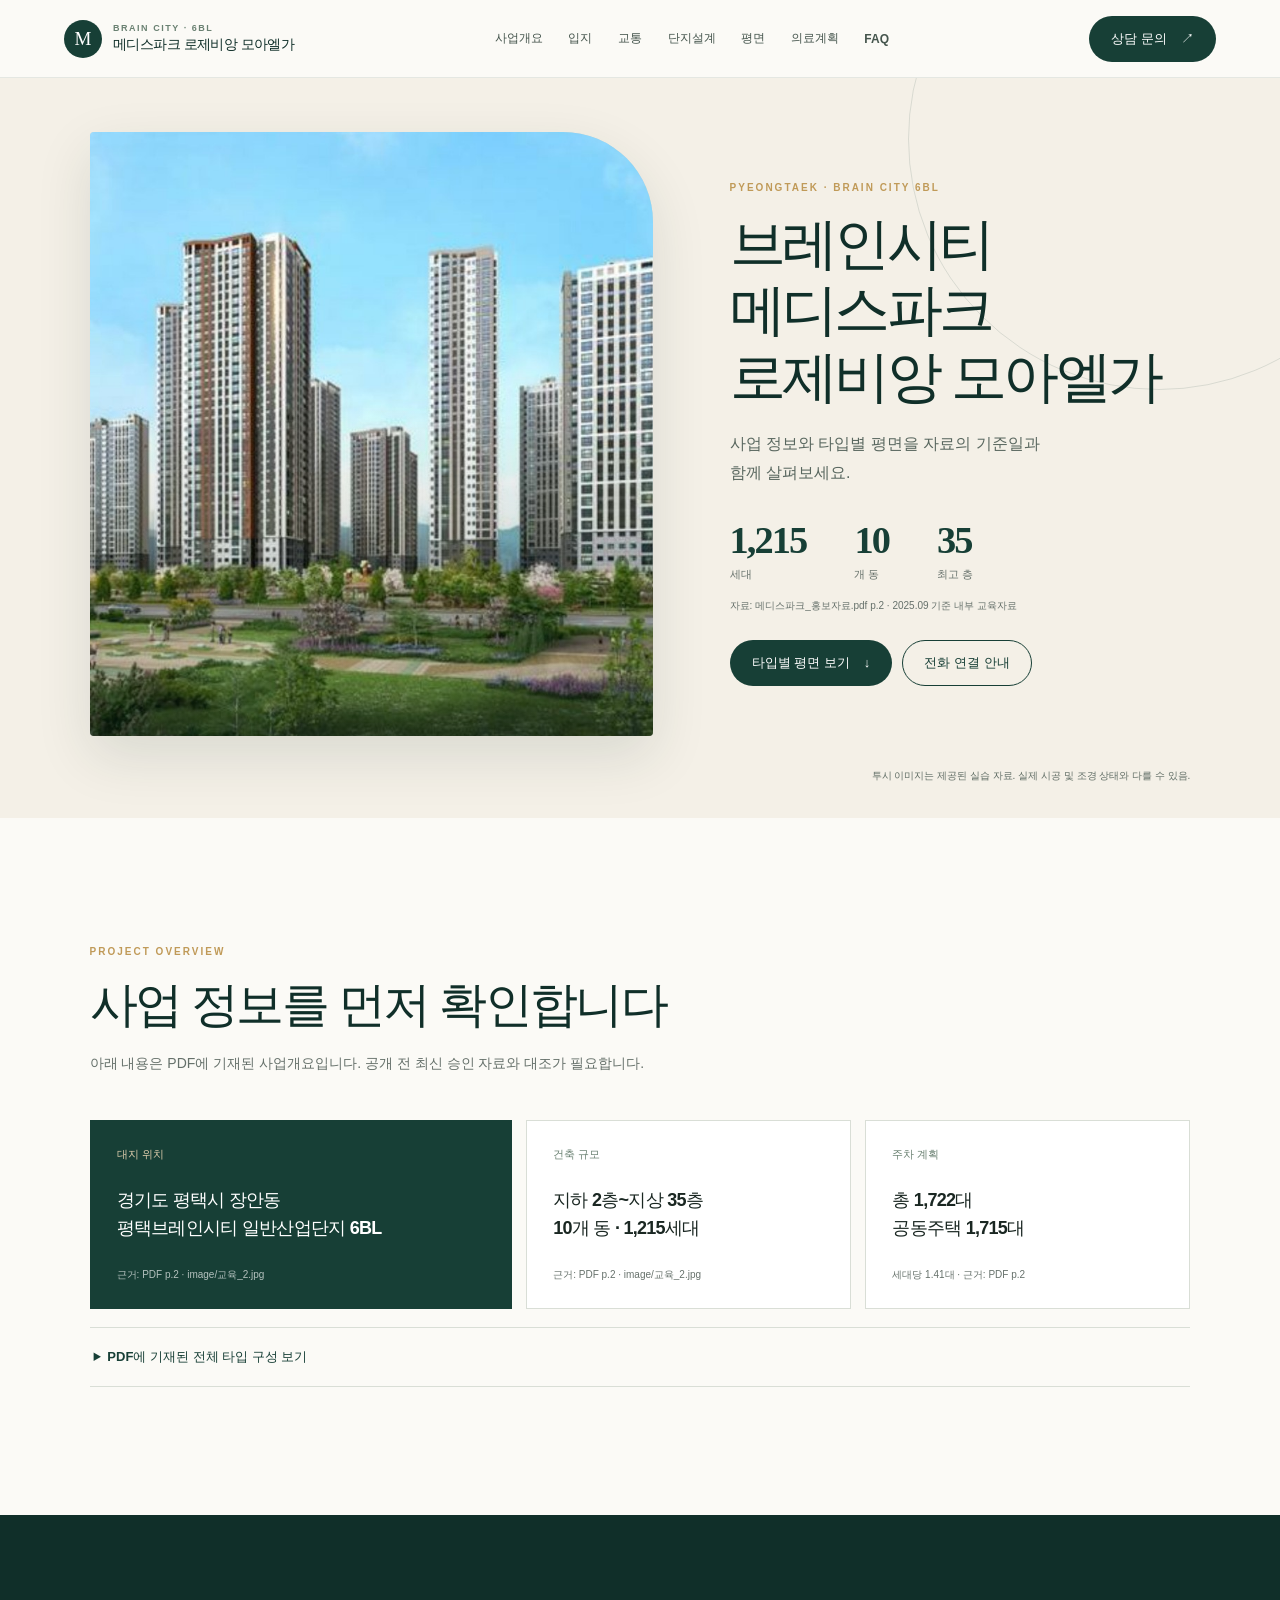
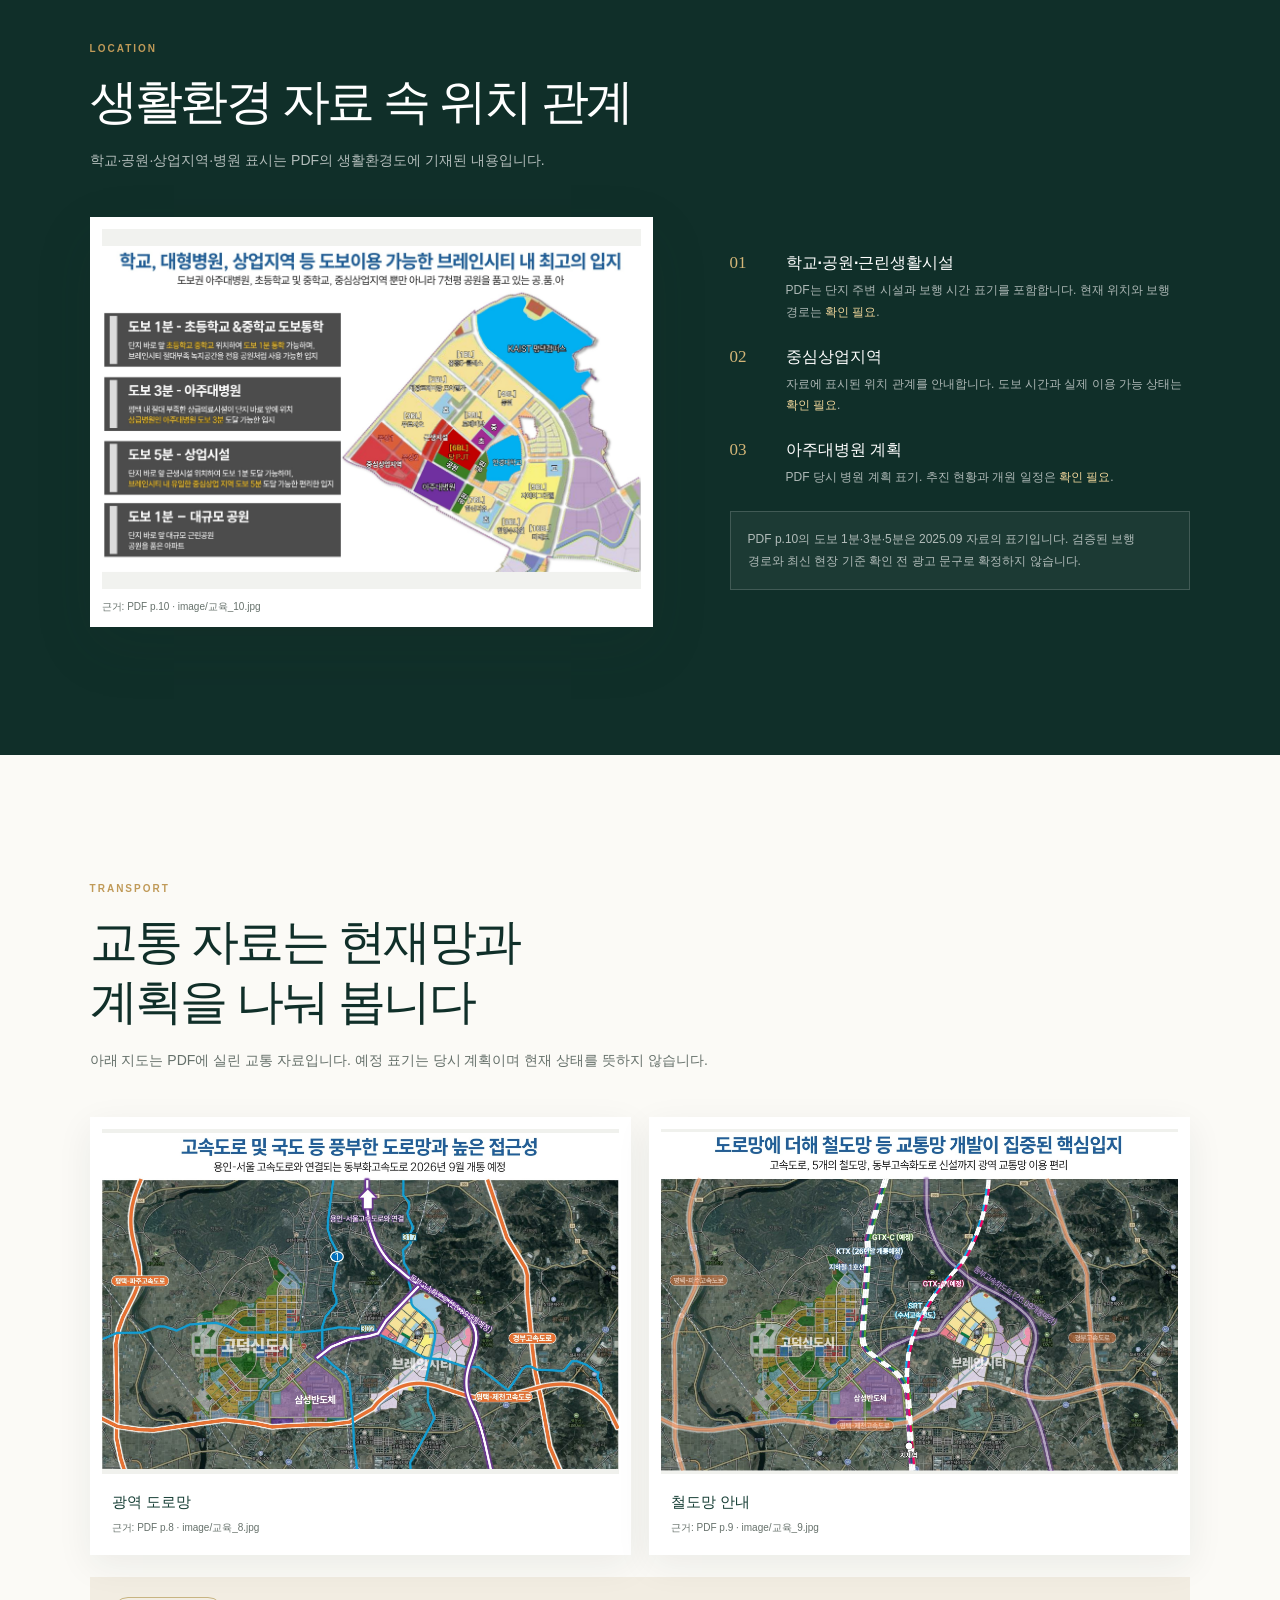
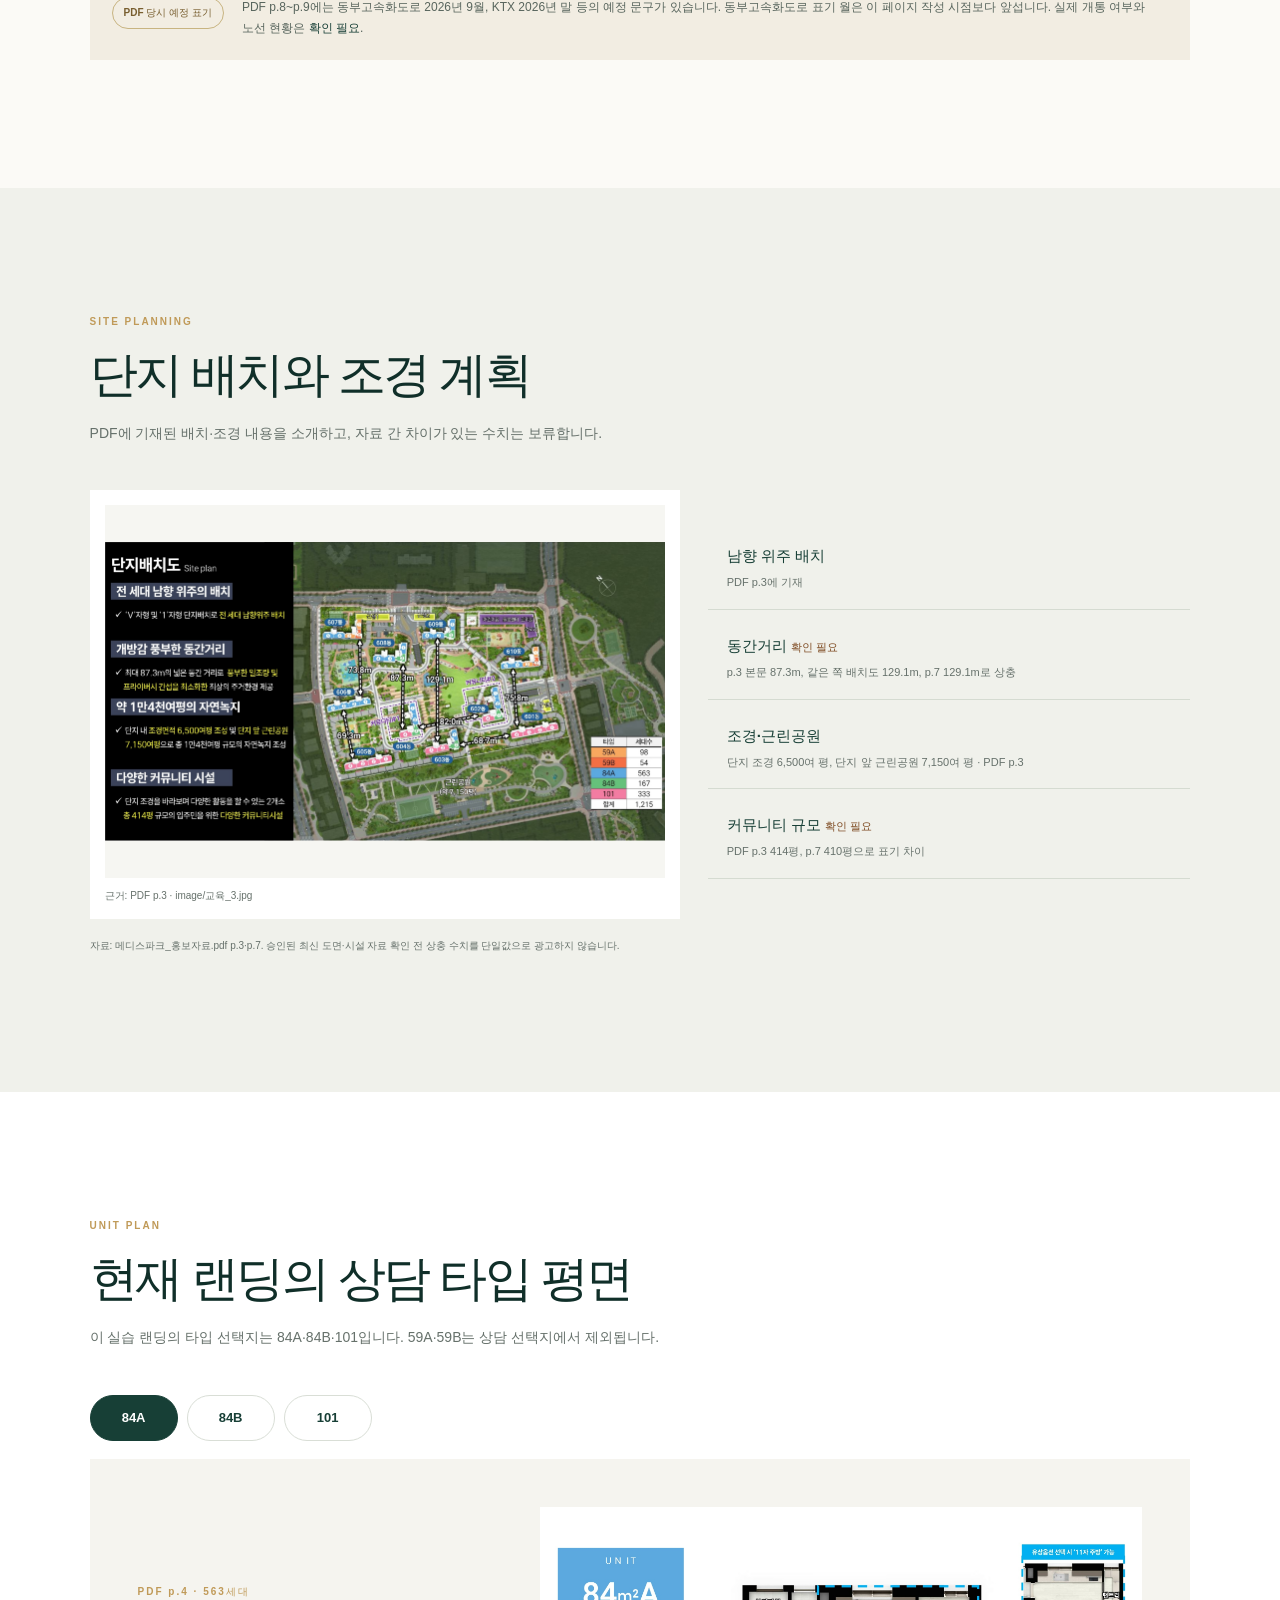
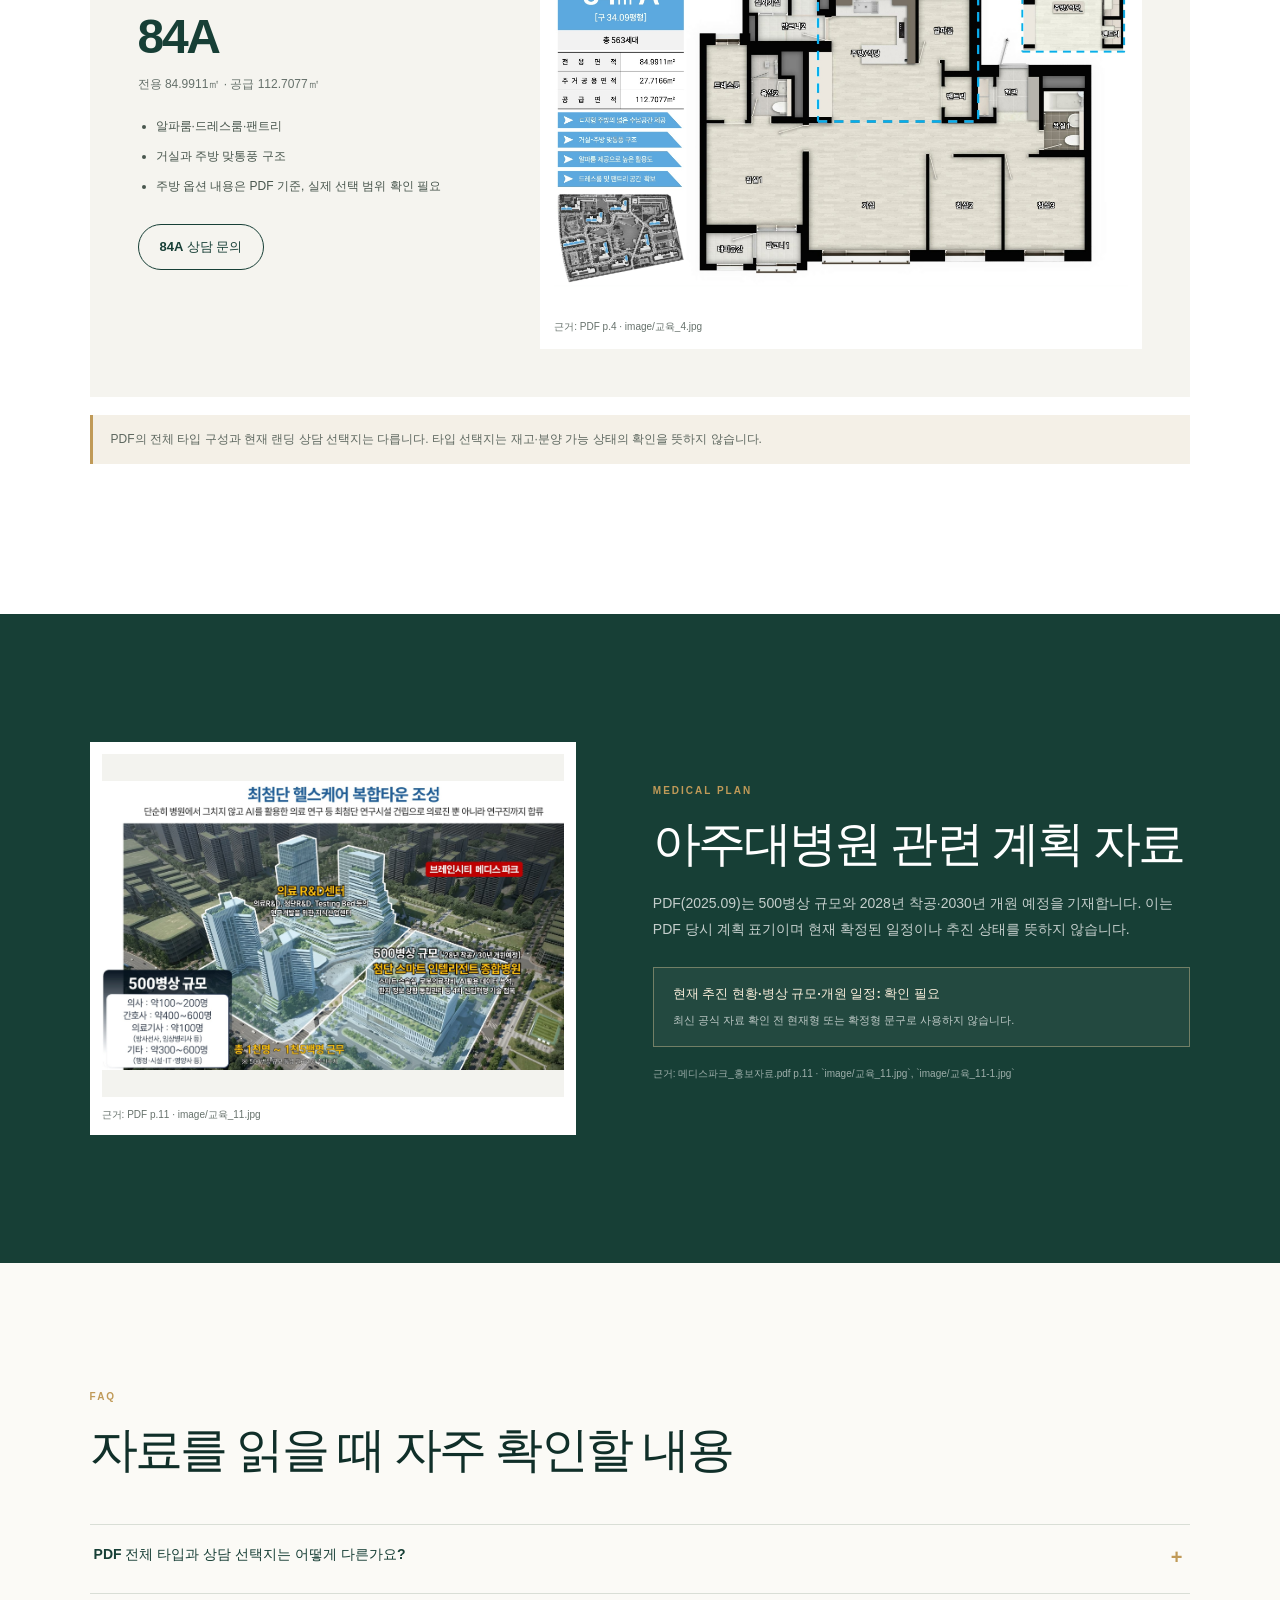
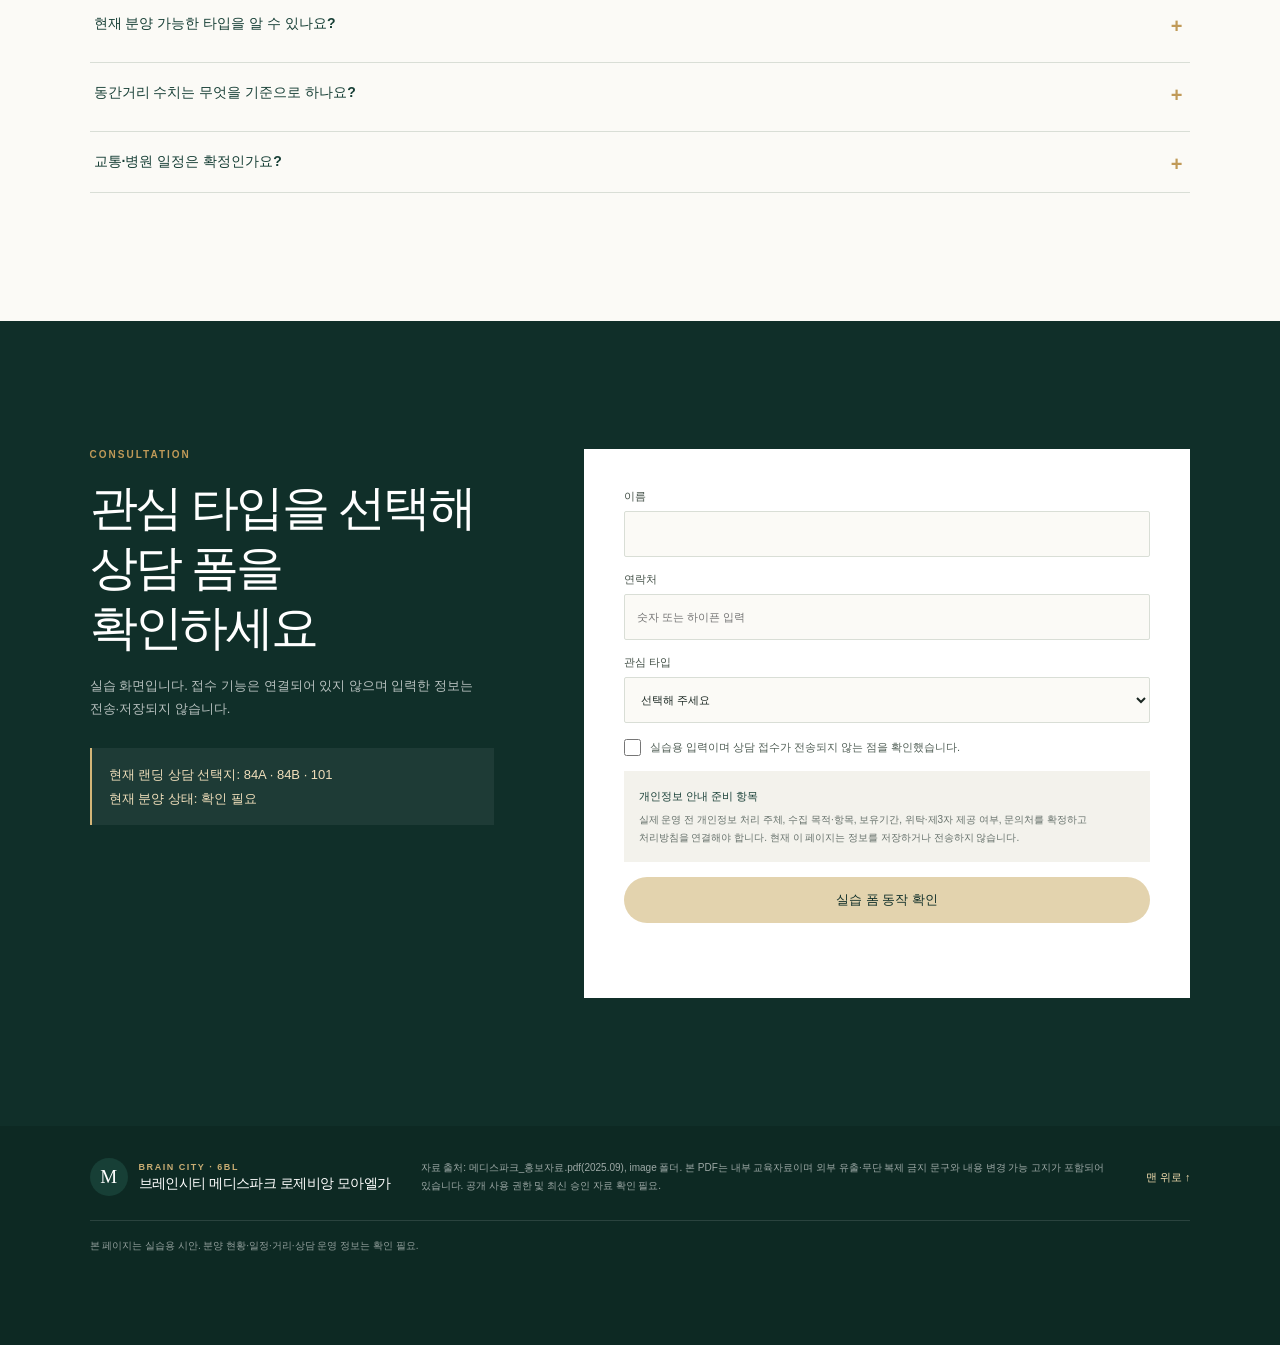
==== practice-site-20261005/index.html @ 7e446e23 "Add Medispark practice landing page" ====
<!doctype html>
<html lang="ko">
<head>
  <meta charset="utf-8">
  <meta name="viewport" content="width=device-width, initial-scale=1">
  <meta name="theme-color" content="#173f36">
  <meta name="description" content="브레인시티 메디스파크 로제비앙 모아엘가의 사업개요, 입지자료, 타입별 평면을 확인하는 실습용 랜딩페이지">
  <meta name="robots" content="index,follow">
  <!-- Existing Naver verification value from the current account-level landing; registration status requires Search Advisor confirmation. -->
  <meta name="naver-site-verification" content="be82e8ffae81f336536357b17576e45734e21291">
  <link rel="canonical" href="https://jennylee3769-cmyk.github.io/medispark-landing-page/practice-site-20261005/">
  <meta property="og:title" content="브레인시티 메디스파크 로제비앙 모아엘가">
  <meta property="og:description" content="PDF 기준과 현재 확인이 필요한 정보를 구분해 사업개요와 타입별 평면을 소개합니다.">
  <meta property="og:type" content="website">
  <meta property="og:url" content="https://jennylee3769-cmyk.github.io/medispark-landing-page/practice-site-20261005/">
  <meta property="og:image" content="https://jennylee3769-cmyk.github.io/medispark-landing-page/practice-site-20261005/image/hero_render.jpg">
  <meta property="og:image:type" content="image/jpeg">
  <meta property="og:image:alt" content="브레인시티 메디스파크 로제비앙 모아엘가 단지 투시 이미지">
  <meta name="twitter:card" content="summary_large_image">
  <meta name="twitter:title" content="브레인시티 메디스파크 로제비앙 모아엘가">
  <meta name="twitter:description" content="PDF 기준과 현재 확인이 필요한 정보를 구분해 사업개요와 타입별 평면을 소개합니다.">
  <meta name="twitter:image" content="https://jennylee3769-cmyk.github.io/medispark-landing-page/practice-site-20261005/image/hero_render.jpg">
  <title>브레인시티 메디스파크 로제비앙 모아엘가</title>
  <link rel="stylesheet" href="style.css">
  <link rel="icon" href="favicon.svg" type="image/svg+xml">
  <script src="script.js" defer></script>
</head>
<body>
  <a class="skip-link" href="#main">본문 바로가기</a>
  <header class="site-header" id="top">
    <a class="brand" href="#top" aria-label="브레인시티 메디스파크 로제비앙 모아엘가 처음으로">
      <span class="brand-mark" aria-hidden="true">M</span>
      <span><small>BRAIN CITY · 6BL</small><strong>메디스파크 로제비앙 모아엘가</strong></span>
    </a>
    <nav class="main-nav" id="main-navigation" aria-label="주요 메뉴">
      <a href="#overview">사업개요</a>
      <a href="#location">입지</a>
      <a href="#transport">교통</a>
      <a href="#planning">단지설계</a>
      <a href="#units">평면</a>
      <a href="#medical">의료계획</a>
      <a href="#faq">FAQ</a>
    </nav>
    <button class="menu-toggle" type="button" aria-expanded="false" aria-controls="main-navigation">메뉴</button>
    <a class="header-cta" href="#consult">상담 문의 <span aria-hidden="true">↗</span></a>
  </header>

  <main id="main">
    <section class="hero section-wrap" aria-labelledby="hero-title">
      <div class="hero-image"><img src="image/hero_render.jpg" alt="브레인시티 메디스파크 로제비앙 모아엘가 단지 투시 이미지"></div>
      <div class="hero-copy">
        <p class="eyebrow">PYEONGTAEK · BRAIN CITY 6BL</p>
        <h1 id="hero-title">브레인시티 메디스파크<br>로제비앙 모아엘가</h1>
        <p class="hero-lead">사업 정보와 타입별 평면을 자료의 기준일과 함께 살펴보세요.</p>
        <div class="hero-facts" aria-label="사업 개요 요약">
          <div><strong>1,215</strong><span>세대</span></div>
          <div><strong>10</strong><span>개 동</span></div>
          <div><strong>35</strong><span>최고 층</span></div>
        </div>
        <p class="source-note">자료: 메디스파크_홍보자료.pdf p.2 · 2025.09 기준 내부 교육자료</p>
        <div class="hero-actions">
          <a class="button button-dark" href="#units">타입별 평면 보기 <span aria-hidden="true">↓</span></a>
          <button class="button button-outline" type="button" data-open-call-modal>전화 연결 안내</button>
        </div>
      </div>
      <p class="hero-caption">투시 이미지는 제공된 실습 자료. 실제 시공 및 조경 상태와 다를 수 있음.</p>
    </section>

    <section class="overview section-wrap" id="overview" aria-labelledby="overview-title">
      <div class="section-heading">
        <p class="eyebrow">PROJECT OVERVIEW</p>
        <h2 id="overview-title">사업 정보를 먼저 확인합니다</h2>
        <p>아래 내용은 PDF에 기재된 사업개요입니다. 공개 전 최신 승인 자료와 대조가 필요합니다.</p>
      </div>
      <div class="overview-grid">
        <article class="overview-card overview-location"><span>대지 위치</span><strong>경기도 평택시 장안동<br>평택브레인시티 일반산업단지 6BL</strong><small>근거: PDF p.2 · image/교육_2.jpg</small></article>
        <article class="overview-card"><span>건축 규모</span><strong>지하 2층~지상 35층<br>10개 동 · 1,215세대</strong><small>근거: PDF p.2 · image/교육_2.jpg</small></article>
        <article class="overview-card"><span>주차 계획</span><strong>총 1,722대<br>공동주택 1,715대</strong><small>세대당 1.41대 · 근거: PDF p.2</small></article>
      </div>
      <details class="all-types">
        <summary>PDF에 기재된 전체 타입 구성 보기</summary>
        <div class="table-scroll">
          <table>
            <caption>PDF p.2·p.3의 전체 타입별 세대수</caption>
            <thead><tr><th scope="col">타입</th><th scope="col">세대수</th><th scope="col">현재 랜딩 상담 선택지</th></tr></thead>
            <tbody>
              <tr><th scope="row">59A</th><td>98</td><td>제외</td></tr>
              <tr><th scope="row">59B</th><td>54</td><td>제외</td></tr>
              <tr><th scope="row">84A</th><td>563</td><td>포함</td></tr>
              <tr><th scope="row">84B</th><td>167</td><td>포함</td></tr>
              <tr><th scope="row">101</th><td>333</td><td>포함</td></tr>
              <tr class="table-total"><th scope="row">전체</th><td>1,215</td><td>PDF 전체 구성</td></tr>
            </tbody>
          </table>
        </div>
        <p class="notice-inline">상담 선택지 포함 여부는 실습 랜딩의 입력 항목을 뜻합니다. 현재 분양 가능 또는 잔여 세대를 의미하지 않습니다. 분양 상태: <strong>확인 필요</strong>.</p>
      </details>
    </section>

    <section class="location section-wrap" id="location" aria-labelledby="location-title">
      <div class="section-heading section-heading-light">
        <p class="eyebrow">LOCATION</p>
        <h2 id="location-title">생활환경 자료 속 위치 관계</h2>
        <p>학교·공원·상업지역·병원 표시는 PDF의 생활환경도에 기재된 내용입니다.</p>
      </div>
      <div class="location-layout">
        <figure class="map-frame"><img src="image/교육_10.jpg" alt="브레인시티 생활 및 교육환경 안내도"><figcaption>근거: PDF p.10 · image/교육_10.jpg</figcaption></figure>
        <div class="location-copy">
          <article><span class="index">01</span><div><h3>학교·공원·근린생활시설</h3><p>PDF는 단지 주변 시설과 보행 시간 표기를 포함합니다. 현재 위치와 보행 경로는 <strong>확인 필요</strong>.</p></div></article>
          <article><span class="index">02</span><div><h3>중심상업지역</h3><p>자료에 표시된 위치 관계를 안내합니다. 도보 시간과 실제 이용 가능 상태는 <strong>확인 필요</strong>.</p></div></article>
          <article><span class="index">03</span><div><h3>아주대병원 계획</h3><p>PDF 당시 병원 계획 표기. 추진 현황과 개원 일정은 <strong>확인 필요</strong>.</p></div></article>
          <p class="notice-dark">PDF p.10의 도보 1분·3분·5분은 2025.09 자료의 표기입니다. 검증된 보행 경로와 최신 현장 기준 확인 전 광고 문구로 확정하지 않습니다.</p>
        </div>
      </div>
    </section>

    <section class="transport section-wrap" id="transport" aria-labelledby="transport-title">
      <div class="section-heading">
        <p class="eyebrow">TRANSPORT</p>
        <h2 id="transport-title">교통 자료는 현재망과 계획을 나눠 봅니다</h2>
        <p>아래 지도는 PDF에 실린 교통 자료입니다. 예정 표기는 당시 계획이며 현재 상태를 뜻하지 않습니다.</p>
      </div>
      <div class="transport-grid">
        <figure class="image-card"><img src="image/교육_8.jpg" alt="PDF에 수록된 광역 도로망 계획도"><figcaption><strong>광역 도로망</strong><span>근거: PDF p.8 · image/교육_8.jpg</span></figcaption></figure>
        <figure class="image-card"><img src="image/교육_9.jpg" alt="PDF에 수록된 철도망 안내도"><figcaption><strong>철도망 안내</strong><span>근거: PDF p.9 · image/교육_9.jpg</span></figcaption></figure>
      </div>
      <div class="timeline-note">
        <span class="status-pill">PDF 당시 예정 표기</span>
        <p>PDF p.8~p.9에는 동부고속화도로 2026년 9월, KTX 2026년 말 등의 예정 문구가 있습니다. 동부고속화도로 표기 월은 이 페이지 작성 시점보다 앞섭니다. 실제 개통 여부와 노선 현황은 <strong>확인 필요</strong>.</p>
      </div>
    </section>

    <section class="planning section-wrap" id="planning" aria-labelledby="planning-title">
      <div class="section-heading">
        <p class="eyebrow">SITE PLANNING</p>
        <h2 id="planning-title">단지 배치와 조경 계획</h2>
        <p>PDF에 기재된 배치·조경 내용을 소개하고, 자료 간 차이가 있는 수치는 보류합니다.</p>
      </div>
      <div class="planning-layout">
        <figure class="plan-image"><img src="image/교육_3.jpg" alt="브레인시티 메디스파크 단지 배치도"><figcaption>근거: PDF p.3 · image/교육_3.jpg</figcaption></figure>
        <div class="planning-details">
          <article><strong>남향 위주 배치</strong><span>PDF p.3에 기재</span></article>
          <article><strong>동간거리 <em>확인 필요</em></strong><span>p.3 본문 87.3m, 같은 쪽 배치도 129.1m, p.7 129.1m로 상충</span></article>
          <article><strong>조경·근린공원</strong><span>단지 조경 6,500여 평, 단지 앞 근린공원 7,150여 평 · PDF p.3</span></article>
          <article><strong>커뮤니티 규모 <em>확인 필요</em></strong><span>PDF p.3 414평, p.7 410평으로 표기 차이</span></article>
        </div>
      </div>
      <p class="source-note">자료: 메디스파크_홍보자료.pdf p.3·p.7. 승인된 최신 도면·시설 자료 확인 전 상충 수치를 단일값으로 광고하지 않습니다.</p>
    </section>

    <section class="units section-wrap" id="units" aria-labelledby="units-title">
      <div class="section-heading">
        <p class="eyebrow">UNIT PLAN</p>
        <h2 id="units-title">현재 랜딩의 상담 타입 평면</h2>
        <p>이 실습 랜딩의 타입 선택지는 84A·84B·101입니다. 59A·59B는 상담 선택지에서 제외됩니다.</p>
      </div>
      <div class="unit-tabs" role="tablist" aria-label="상담 선택 타입 평면">
        <button class="unit-tab" id="tab-84a" type="button" role="tab" aria-selected="true" aria-controls="panel-84a" data-unit="84a">84A</button>
        <button class="unit-tab" id="tab-84b" type="button" role="tab" aria-selected="false" aria-controls="panel-84b" data-unit="84b" tabindex="-1">84B</button>
        <button class="unit-tab" id="tab-101" type="button" role="tab" aria-selected="false" aria-controls="panel-101" data-unit="101" tabindex="-1">101</button>
      </div>
      <div class="unit-panels">
        <article class="unit-panel" id="panel-84a" role="tabpanel" aria-labelledby="tab-84a" data-panel="84a">
          <div class="unit-copy"><p class="eyebrow">PDF p.4 · 563세대</p><h3>84A</h3><p>전용 84.9911㎡ · 공급 112.7077㎡</p><ul><li>알파룸·드레스룸·팬트리</li><li>거실과 주방 맞통풍 구조</li><li>주방 옵션 내용은 PDF 기준, 실제 선택 범위 확인 필요</li></ul><a class="button button-outline" href="#consult" data-interest="84A">84A 상담 문의</a></div>
          <figure><img src="image/교육_4.jpg" alt="84A 타입 평면도"><figcaption>근거: PDF p.4 · image/교육_4.jpg</figcaption></figure>
        </article>
        <article class="unit-panel" id="panel-84b" role="tabpanel" aria-labelledby="tab-84b" data-panel="84b" hidden>
          <div class="unit-copy"><p class="eyebrow">PDF p.5 · 167세대</p><h3>84B</h3><p>전용 84.9817㎡ · 공급 112.9248㎡</p><ul><li>ㄱ자형 주방</li><li>거실 및 침실 1·2·3 남향 위주 배치</li><li>드레스룸·팬트리 구성</li></ul><a class="button button-outline" href="#consult" data-interest="84B">84B 상담 문의</a></div>
          <figure><img src="image/교육_5.jpg" alt="84B 타입 평면도"><figcaption>근거: PDF p.5 · image/교육_5.jpg</figcaption></figure>
        </article>
        <article class="unit-panel" id="panel-101" role="tabpanel" aria-labelledby="tab-101" data-panel="101" hidden>
          <div class="unit-copy"><p class="eyebrow">PDF p.6 · 333세대</p><h3>101</h3><p>전용 101.9898㎡ · 공급 134.4866㎡</p><ul><li>알파룸·드레스룸·팬트리</li><li>거실과 주방 맞통풍 구조</li><li>T자 주방은 유상 옵션 선택 시 가능으로 기재</li></ul><a class="button button-outline" href="#consult" data-interest="101">101 상담 문의</a></div>
          <figure><img src="image/교육_6.jpg" alt="101 타입 평면도"><figcaption>근거: PDF p.6 · image/교육_6.jpg</figcaption></figure>
        </article>
      </div>
      <p class="notice-inline">PDF의 전체 타입 구성과 현재 랜딩 상담 선택지는 다릅니다. 타입 선택지는 재고·분양 가능 상태의 확인을 뜻하지 않습니다.</p>
    </section>

    <section class="medical section-wrap" id="medical" aria-labelledby="medical-title">
      <div class="medical-layout">
        <figure><img src="image/교육_11.jpg" alt="PDF에 수록된 아주대병원 및 의료 R&D 계획 이미지"><figcaption>근거: PDF p.11 · image/교육_11.jpg</figcaption></figure>
        <div>
          <p class="eyebrow">MEDICAL PLAN</p>
          <h2 id="medical-title">아주대병원 관련 계획 자료</h2>
          <p>PDF(2025.09)는 500병상 규모와 2028년 착공·2030년 개원 예정을 기재합니다. 이는 PDF 당시 계획 표기이며 현재 확정된 일정이나 추진 상태를 뜻하지 않습니다.</p>
          <div class="notice-amber"><strong>현재 추진 현황·병상 규모·개원 일정: 확인 필요</strong><span>최신 공식 자료 확인 전 현재형 또는 확정형 문구로 사용하지 않습니다.</span></div>
          <p class="source-note">근거: 메디스파크_홍보자료.pdf p.11 · `image/교육_11.jpg`, `image/교육_11-1.jpg`</p>
        </div>
      </div>
    </section>

    <section class="faq section-wrap" id="faq" aria-labelledby="faq-title">
      <div class="section-heading"><p class="eyebrow">FAQ</p><h2 id="faq-title">자료를 읽을 때 자주 확인할 내용</h2></div>
      <div class="faq-list">
        <details><summary>PDF 전체 타입과 상담 선택지는 어떻게 다른가요?</summary><p>PDF p.2·p.3의 전체 구성은 59A·59B·84A·84B·101입니다. 이 실습 랜딩의 상담 선택지는 84A·84B·101이며, 59A·59B는 선택지에서 제외했습니다. 전체 구성 근거: PDF p.2·p.3.</p></details>
        <details><summary>현재 분양 가능한 타입을 알 수 있나요?</summary><p>이 페이지와 2025.09 PDF만으로는 현재 분양 상태나 잔여 세대를 확인할 수 없습니다. 최신 현장 안내 확인 필요.</p></details>
        <details><summary>동간거리 수치는 무엇을 기준으로 하나요?</summary><p>PDF p.3 본문에 87.3m, 같은 쪽 배치도에 129.1m, p.7에 129.1m가 표시되어 있습니다. 산정 기준이 확인될 때까지 하나의 수치로 단정하지 않습니다.</p></details>
        <details><summary>교통·병원 일정은 확정인가요?</summary><p>아닙니다. PDF(2025.09)에 기재된 당시 예정 정보입니다. 현재 추진·개통 현황은 확인 필요.</p></details>
      </div>
    </section>

    <section class="consult section-wrap" id="consult" aria-labelledby="consult-title">
      <div class="consult-intro">
        <p class="eyebrow">CONSULTATION</p>
        <h2 id="consult-title">관심 타입을 선택해<br>상담 폼을 확인하세요</h2>
        <p>실습 화면입니다. 접수 기능은 연결되어 있지 않으며 입력한 정보는 전송·저장되지 않습니다.</p>
        <p class="availability-note">현재 랜딩 상담 선택지: 84A · 84B · 101<br>현재 분양 상태: 확인 필요</p>
      </div>
      <form class="consult-form" id="consult-form">
        <label>이름 <input name="name" type="text" autocomplete="name" required></label>
        <label>연락처 <input name="phone" type="tel" inputmode="tel" autocomplete="tel" placeholder="숫자 또는 하이픈 입력" required></label>
        <label>관심 타입
          <select name="interest" required>
            <option value="">선택해 주세요</option>
            <option value="84A">84A</option>
            <option value="84B">84B</option>
            <option value="101">101</option>
          </select>
        </label>
        <label class="check-label"><input type="checkbox" name="demo-confirm" required><span>실습용 입력이며 상담 접수가 전송되지 않는 점을 확인했습니다.</span></label>
        <div class="privacy-draft"><strong>개인정보 안내 준비 항목</strong><p>실제 운영 전 개인정보 처리 주체, 수집 목적·항목, 보유기간, 위탁·제3자 제공 여부, 문의처를 확정하고 처리방침을 연결해야 합니다. 현재 이 페이지는 정보를 저장하거나 전송하지 않습니다.</p></div>
        <button class="button button-light" type="submit">실습 폼 동작 확인</button>
        <p class="form-status" id="form-status" role="status" aria-live="polite"></p>
      </form>
    </section>
  </main>

  <div class="phone-dialog" id="phone-dialog" role="dialog" aria-modal="true" aria-labelledby="phone-dialog-title" aria-hidden="true">
    <button class="dialog-backdrop" type="button" data-close-call-modal aria-label="전화 안내 닫기"></button>
    <section class="dialog-panel">
      <button class="dialog-close" type="button" data-close-call-modal aria-label="닫기">×</button>
      <p class="eyebrow">PHONE CONSULTATION</p>
      <h2 id="phone-dialog-title">상담 전화번호 확인 필요</h2>
      <p>기존 자료의 전화번호가 현재 운영 중인지 확인되지 않았습니다. 확인된 번호를 반영하기 전까지 전화 연결은 제공하지 않습니다.</p>
      <button class="button button-disabled" type="button" disabled>운영 번호 확인 후 연결 가능</button>
      <a class="dialog-form-link" href="#consult" data-close-call-modal>상담 폼 보기</a>
    </section>
  </div>

  <footer class="site-footer">
    <div class="footer-inner">
      <a class="brand footer-brand" href="#top"><span class="brand-mark" aria-hidden="true">M</span><span><small>BRAIN CITY · 6BL</small><strong>브레인시티 메디스파크 로제비앙 모아엘가</strong></span></a>
      <p>자료 출처: 메디스파크_홍보자료.pdf(2025.09), image 폴더. 본 PDF는 내부 교육자료이며 외부 유출·무단 복제 금지 문구와 내용 변경 가능 고지가 포함되어 있습니다. 공개 사용 권한 및 최신 승인 자료 확인 필요.</p>
      <a href="#top" class="back-top">맨 위로 ↑</a>
    </div>
    <p class="footer-disclaimer">본 페이지는 실습용 시안. 분양 현황·일정·거리·상담 운영 정보는 확인 필요.</p>
  </footer>

  <div class="mobile-cta" aria-label="모바일 상담 메뉴">
    <a href="#units" class="mobile-cta-secondary">타입 보기</a>
    <a href="#consult" class="mobile-cta-primary">상담 문의 <span aria-hidden="true">↗</span></a>
  </div>
</body>
</html>
---- practice-site-20261005/style.css ----
@charset "UTF-8";

:root {
  color-scheme: light;
  --forest: #173f36;
  --forest-deep: #102f29;
  --moss: #6a8172;
  --sand: #f4f0e7;
  --paper: #fbfaf6;
  --white: #fff;
  --ink: #1a2722;
  --muted: #66716b;
  --line: #d9ded6;
  --gold: #c09a58;
  --alert: #7e4b22;
  --shadow: 0 20px 55px rgba(24, 47, 38, .12);
  font-family: "Pretendard Variable", Pretendard, "Noto Sans KR", "Malgun Gothic", sans-serif;
  font-synthesis: none;
  text-rendering: optimizeLegibility;
}

* { box-sizing: border-box; }
html { scroll-behavior: smooth; scroll-padding-top: 92px; }
body { margin: 0; color: var(--ink); background: var(--paper); word-break: keep-all; overflow-wrap: anywhere; }
body, button, input, select { font: inherit; }
button, a, summary { -webkit-tap-highlight-color: transparent; }
a { color: inherit; text-decoration: none; }
img { display: block; max-width: 100%; }
figure { margin: 0; }
button { color: inherit; }

.skip-link { position: fixed; z-index: 100; top: 8px; left: 8px; padding: 12px 16px; color: #fff; background: var(--forest-deep); transform: translateY(-150%); }
.skip-link:focus { transform: translateY(0); }
.site-header { position: sticky; z-index: 50; top: 0; display: flex; align-items: center; justify-content: space-between; min-height: 78px; padding: 0 clamp(20px, 5vw, 76px); background: rgba(251, 250, 246, .96); border-bottom: 1px solid rgba(23, 63, 54, .1); backdrop-filter: blur(16px); }
.brand { display: inline-flex; flex: 0 0 auto; align-items: center; gap: 11px; }
.brand-mark { display: grid; width: 38px; height: 38px; place-items: center; color: #fff; background: var(--forest); border-radius: 50%; font-family: Georgia, serif; font-size: 19px; }
.brand small, .brand strong { display: block; }
.brand small { margin-bottom: 3px; color: var(--moss); font-size: 9px; font-weight: 800; letter-spacing: .17em; }
.brand strong { color: var(--forest-deep); font-size: 14px; letter-spacing: -.04em; }
.main-nav { display: flex; align-items: center; gap: clamp(14px, 2vw, 28px); margin: 0 20px; }
.main-nav a { padding: 13px 0; color: #45554d; font-size: 12px; font-weight: 700; white-space: nowrap; }
.main-nav a:hover, .main-nav a:focus-visible { color: var(--forest); text-decoration: underline; text-underline-offset: 5px; }
.header-cta, .button { display: inline-flex; min-height: 46px; align-items: center; justify-content: center; gap: 14px; padding: 0 21px; border: 1px solid transparent; border-radius: 999px; font-size: 13px; font-weight: 800; transition: transform .2s ease, background .2s ease; }
.header-cta { flex: 0 0 auto; color: #fff; background: var(--forest); }
.header-cta:hover, .button:hover { transform: translateY(-2px); }
.menu-toggle { display: none; min-width: 44px; min-height: 44px; border: 1px solid var(--line); border-radius: 999px; background: transparent; font-size: 12px; font-weight: 800; }
.section-wrap { padding: clamp(76px, 10vw, 138px) clamp(20px, 7vw, 104px); }
.hero { position: relative; display: grid; min-height: min(740px, calc(100svh - 78px)); grid-template-columns: 1.1fr .9fr; align-items: center; gap: clamp(24px, 6vw, 92px); padding-top: 54px; padding-bottom: 82px; overflow: hidden; background: var(--sand); }
.hero::before { position: absolute; top: -190px; right: -130px; width: 500px; height: 500px; border: 1px solid rgba(23, 63, 54, .12); border-radius: 50%; content: ""; }
.hero-image { position: relative; z-index: 1; align-self: stretch; min-height: 430px; overflow: hidden; border-radius: 4px 90px 4px 4px; background: #d3d8d0; box-shadow: var(--shadow); }
.hero-image::after { position: absolute; inset: 45% 0 0; background: linear-gradient(0deg, rgba(11, 36, 29, .32), transparent); content: ""; }
.hero-image img { width: 100%; height: 100%; min-height: 430px; object-fit: cover; object-position: center; }
.hero-copy { position: relative; z-index: 2; max-width: 580px; padding: 30px 0; }
.eyebrow { margin: 0 0 18px; color: var(--gold); font-size: 10px; font-weight: 900; letter-spacing: .2em; }
h1, h2, h3, p { margin-top: 0; }
h1 { margin-bottom: 20px; color: var(--forest-deep); font-size: clamp(33px, 4.4vw, 60px); font-weight: 800; letter-spacing: -.065em; line-height: 1.18; text-wrap: balance; }
.hero-lead { max-width: 420px; margin-bottom: 30px; color: #59675f; font-size: 16px; line-height: 1.8; text-wrap: pretty; }
.hero-facts { display: flex; gap: clamp(22px, 4vw, 48px); margin: 30px 0 15px; }
.hero-facts div { display: grid; gap: 5px; }
.hero-facts strong { color: var(--forest); font-family: Georgia, serif; font-size: clamp(25px, 3vw, 39px); letter-spacing: -.05em; }
.hero-facts span { color: var(--muted); font-size: 11px; }
.source-note { color: var(--muted); font-size: 10px; line-height: 1.7; }
.hero .source-note { margin-bottom: 26px; }
.hero-actions { display: flex; flex-wrap: wrap; gap: 10px; }
.button-dark { color: #fff; background: var(--forest); }
.button-outline { color: var(--forest); border-color: var(--forest); background: transparent; }
.button-light { width: 100%; color: var(--forest-deep); background: #e3d3ae; }
.hero-caption { position: absolute; right: clamp(20px, 7vw, 104px); bottom: 25px; color: #606d65; font-size: 10px; }
.section-heading { max-width: 720px; margin-bottom: 44px; }
.section-heading h2, .consult h2, .medical h2 { margin-bottom: 16px; color: var(--forest-deep); font-size: clamp(29px, 4vw, 48px); letter-spacing: -.055em; line-height: 1.25; text-wrap: balance; }
.section-heading > p:last-child { margin-bottom: 0; color: var(--muted); font-size: 14px; line-height: 1.8; }
.overview { background: var(--paper); }
.overview-grid { display: grid; grid-template-columns: 1.3fr 1fr 1fr; gap: 14px; }
.overview-card { display: flex; min-height: 185px; flex-direction: column; justify-content: space-between; padding: 26px; border: 1px solid var(--line); background: #fff; }
.overview-location { color: #fff; border-color: var(--forest); background: var(--forest); }
.overview-card > span { color: var(--moss); font-size: 11px; font-weight: 800; }
.overview-location > span { color: #dbcbab; }
.overview-card strong { margin: 25px 0; font-size: 18px; letter-spacing: -.04em; line-height: 1.55; }
.overview-card small { color: var(--muted); font-size: 10px; }
.overview-location small { color: rgba(255,255,255,.68); }
.all-types { margin-top: 18px; border-top: 1px solid var(--line); border-bottom: 1px solid var(--line); }
.all-types summary { padding: 20px 4px; color: var(--forest); cursor: pointer; font-size: 13px; font-weight: 800; }
.table-scroll { overflow-x: auto; }
table { width: 100%; min-width: 450px; border-collapse: collapse; text-align: left; }
caption { padding: 6px 0 12px; color: var(--muted); font-size: 11px; text-align: left; }
th, td { padding: 12px 14px; border-top: 1px solid var(--line); font-size: 12px; }
thead th { color: var(--muted); font-size: 10px; }
.table-total { color: var(--forest); background: #f0f2ec; font-weight: 800; }
.notice-inline { margin: 18px 0 22px; padding: 14px 18px; border-left: 3px solid var(--gold); color: #5d675f; background: #f4f0e7; font-size: 12px; line-height: 1.8; }
.location { color: #fff; background: var(--forest-deep); }
.section-heading-light h2 { color: #fff; }
.section-heading-light > p:last-child { color: rgba(255,255,255,.68); }
.location-layout { display: grid; grid-template-columns: minmax(0, 1.1fr) minmax(270px, .9fr); gap: clamp(30px, 6vw, 82px); align-items: center; }
.map-frame { padding: 12px; color: var(--ink); background: #fff; box-shadow: var(--shadow); }
.map-frame img { width: 100%; aspect-ratio: 1.5 / 1; object-fit: contain; background: #f1f2ef; }
figcaption { padding-top: 10px; color: var(--muted); font-size: 10px; line-height: 1.6; }
.location-copy { display: grid; gap: 23px; }
.location-copy article { display: grid; grid-template-columns: 42px 1fr; gap: 14px; }
.index { color: #d4b678; font-family: Georgia, serif; font-size: 17px; }
.location-copy h3 { margin-bottom: 6px; font-size: 16px; }
.location-copy p { margin-bottom: 0; color: rgba(255,255,255,.66); font-size: 12px; line-height: 1.8; }
.location-copy strong { color: #f0d69b; }
.notice-dark { padding: 17px; border: 1px solid rgba(255,255,255,.16); background: rgba(255,255,255,.05); }
.transport-grid { display: grid; grid-template-columns: repeat(2, minmax(0, 1fr)); gap: 18px; }
.image-card { padding: 12px; background: #fff; box-shadow: 0 10px 34px rgba(24,47,38,.07); }
.image-card img { width: 100%; aspect-ratio: 1.5 / 1; object-fit: contain; background: #f0f1ed; }
.image-card figcaption { display: grid; gap: 6px; padding: 16px 10px 7px; }
.image-card figcaption strong { color: var(--forest); font-size: 15px; }
.image-card figcaption span { color: var(--muted); font-size: 10px; }
.timeline-note { display: grid; grid-template-columns: auto 1fr; gap: 18px; align-items: start; margin-top: 22px; padding: 20px 22px; background: #f2ede2; }
.timeline-note p { margin: 0; color: #58655d; font-size: 12px; line-height: 1.8; }
.timeline-note strong { color: var(--forest); }
.status-pill { padding: 8px 11px; border: 1px solid #c8b481; border-radius: 999px; color: #785e2f; font-size: 10px; font-weight: 800; white-space: nowrap; }
.planning { background: #f0f1eb; }
.planning-layout { display: grid; grid-template-columns: minmax(0, 1.1fr) minmax(270px, .9fr); gap: 28px; align-items: center; }
.plan-image { padding: 15px; background: #fff; }
.plan-image img { width: 100%; aspect-ratio: 1.5 / 1; object-fit: contain; background: #f6f6f2; }
.planning-details { display: grid; gap: 10px; }
.planning-details article { display: grid; gap: 7px; padding: 17px 19px; border-bottom: 1px solid #d5dbd1; }
.planning-details strong { color: var(--forest); font-size: 15px; }
.planning-details em { color: var(--alert); font-size: 11px; font-style: normal; }
.planning-details span { color: var(--muted); font-size: 11px; line-height: 1.7; }
.planning > .source-note { margin-top: 18px; }
.units { background: #fff; }
.unit-tabs { display: flex; gap: 9px; margin-bottom: 18px; }
.unit-tab { min-width: 88px; min-height: 46px; padding: 0 22px; border: 1px solid var(--line); border-radius: 999px; color: var(--forest); background: #fff; cursor: pointer; font-size: 13px; font-weight: 800; }
.unit-tab[aria-selected="true"] { color: #fff; border-color: var(--forest); background: var(--forest); }
.unit-tab:focus-visible, a:focus-visible, button:focus-visible, summary:focus-visible, input:focus-visible, select:focus-visible { outline: 3px solid #c09a58; outline-offset: 3px; }
.unit-panel { display: grid; grid-template-columns: minmax(260px, .72fr) minmax(0, 1.28fr); gap: clamp(22px, 5vw, 65px); align-items: center; padding: clamp(22px, 4vw, 48px); background: #f5f4ef; }
.unit-panel[hidden] { display: none; }
.unit-copy .eyebrow { margin-bottom: 10px; }
.unit-copy h3 { margin-bottom: 10px; color: var(--forest); font-size: 48px; letter-spacing: -.05em; }
.unit-copy > p:not(.eyebrow) { color: var(--muted); font-size: 12px; line-height: 1.7; }
.unit-copy ul { display: grid; gap: 9px; margin: 22px 0 27px; padding-left: 18px; color: #48564d; font-size: 12px; line-height: 1.75; }
.unit-panel figure { min-width: 0; padding: 14px; background: #fff; }
.unit-panel figure img { width: 100%; max-height: 420px; aspect-ratio: 1.48 / 1; object-fit: contain; }
.medical { color: #fff; background: #173f36; }
.medical-layout { display: grid; grid-template-columns: minmax(0, .95fr) minmax(0, 1.05fr); gap: clamp(30px, 6vw, 78px); align-items: center; }
.medical-layout figure { padding: 12px; background: #fff; }
.medical-layout figure img { width: 100%; aspect-ratio: 1.35 / 1; object-fit: contain; background: #f3f3ef; }
.medical h2 { color: #fff; }
.medical-layout > div > p:not(.eyebrow):not(.source-note) { color: rgba(255,255,255,.75); font-size: 14px; line-height: 1.9; }
.notice-amber { display: grid; gap: 8px; margin: 24px 0 18px; padding: 17px 19px; color: #f8edda; border: 1px solid rgba(232,207,158,.4); background: rgba(255,255,255,.05); }
.notice-amber strong { font-size: 13px; }
.notice-amber span { color: rgba(255,255,255,.7); font-size: 11px; line-height: 1.7; }
.medical .source-note { color: rgba(255,255,255,.58); }
.faq-list { display: grid; gap: 8px; }
.faq-list details { border-top: 1px solid var(--line); }
.faq-list details:last-child { border-bottom: 1px solid var(--line); }
.faq-list summary { position: relative; padding: 21px 36px 21px 4px; cursor: pointer; color: var(--forest); font-size: 14px; font-weight: 800; list-style: none; }
.faq-list summary::-webkit-details-marker, .all-types summary::-webkit-details-marker { display: none; }
.faq-list summary::after { position: absolute; right: 8px; content: "+"; color: var(--gold); font-size: 20px; }
.faq-list details[open] summary::after { content: "−"; }
.faq-list details p { margin: -3px 35px 22px 4px; color: var(--muted); font-size: 12px; line-height: 1.9; }
.consult { display: grid; grid-template-columns: minmax(0, .8fr) minmax(320px, 1.2fr); gap: clamp(26px, 7vw, 90px); color: #fff; background: var(--forest-deep); }
.consult h2 { color: #fff; }
.consult-intro > p:not(.eyebrow) { color: rgba(255,255,255,.7); font-size: 13px; line-height: 1.8; }
.availability-note { margin-top: 28px; padding: 15px 17px; border-left: 2px solid #d4b678; color: #f0dfbb !important; background: rgba(255,255,255,.06); }
.consult-form { display: grid; gap: 15px; padding: clamp(20px, 4vw, 40px); color: var(--ink); background: #fff; }
.consult-form > label:not(.check-label) { display: grid; gap: 7px; color: #435047; font-size: 11px; font-weight: 800; }
.consult-form input:not([type="checkbox"]), .consult-form select { width: 100%; min-height: 46px; padding: 0 12px; border: 1px solid var(--line); border-radius: 2px; color: var(--ink); background: #fbfaf6; }
.check-label { display: flex; align-items: flex-start; gap: 9px; color: #505e55; font-size: 11px; line-height: 1.7; }
.check-label input { width: 17px; height: 17px; flex: 0 0 auto; margin: 1px 0 0; accent-color: var(--forest); }
.privacy-draft { padding: 15px; background: #f3f2ec; }
.privacy-draft strong { color: var(--forest); font-size: 11px; }
.privacy-draft p { margin: 7px 0 0; color: var(--muted); font-size: 10px; line-height: 1.8; }
.form-status { min-height: 20px; margin: 0; color: var(--forest); font-size: 11px; line-height: 1.7; }
.site-footer { padding: 32px clamp(20px, 7vw, 104px) 92px; color: #d9e0d9; background: #0d2923; }
.footer-inner { display: grid; grid-template-columns: auto minmax(240px, 1fr) auto; gap: 30px; align-items: center; }
.footer-brand strong { color: #fff; }
.footer-brand small { color: #c9ad73; }
.footer-inner > p { max-width: 720px; margin: 0; color: rgba(255,255,255,.6); font-size: 10px; line-height: 1.8; }
.back-top { color: #f1dcae; font-size: 11px; white-space: nowrap; }
.footer-disclaimer { margin: 24px 0 0; padding-top: 18px; border-top: 1px solid rgba(255,255,255,.12); color: rgba(255,255,255,.55); font-size: 10px; }
.mobile-cta { display: none; }
.phone-dialog { position: fixed; z-index: 80; inset: 0; display: none; align-items: center; justify-content: center; padding: 18px; }
.phone-dialog.is-open { display: flex; }
.dialog-backdrop { position: absolute; inset: 0; width: 100%; border: 0; background: rgba(8, 22, 17, .72); cursor: default; }
.dialog-panel { position: relative; width: min(100%, 460px); padding: clamp(24px, 6vw, 42px); background: var(--paper); box-shadow: var(--shadow); }
.dialog-panel h2 { margin: 0 0 13px; color: var(--forest); font-size: clamp(25px, 6vw, 34px); letter-spacing: -.05em; }
.dialog-panel > p:not(.eyebrow) { margin-bottom: 23px; color: var(--muted); font-size: 13px; line-height: 1.8; }
.dialog-close { position: absolute; top: 12px; right: 12px; width: 44px; height: 44px; border: 1px solid var(--line); border-radius: 50%; background: transparent; font-size: 25px; cursor: pointer; }
.button-disabled { width: 100%; color: #657068; border-color: #d7ddd6; background: #e7e9e4; cursor: not-allowed; }
.dialog-form-link { display: block; margin-top: 16px; color: var(--forest); font-size: 12px; font-weight: 800; text-align: center; text-decoration: underline; text-underline-offset: 4px; }

@media (max-width: 1050px) {
  .site-header { padding-right: 24px; padding-left: 24px; }
  .main-nav { gap: 12px; margin: 0 12px; }
  .main-nav a { font-size: 10px; }
  .hero { grid-template-columns: 1fr 1fr; }
  .overview-grid { grid-template-columns: repeat(3, minmax(0, 1fr)); }
}

@media (max-width: 780px) {
  html { scroll-padding-top: 74px; }
  body { padding-bottom: 74px; }
  .site-header { min-height: 66px; padding: 0 16px; }
  .brand-mark { width: 34px; height: 34px; }
  .brand strong { font-size: 12px; }
  .brand small { font-size: 8px; }
  .menu-toggle { display: inline-flex; align-items: center; justify-content: center; margin-left: auto; }
  .main-nav { position: absolute; top: calc(100% + 1px); right: 0; left: 0; display: none; flex-wrap: wrap; gap: 0; margin: 0; padding: 8px 12px; border-bottom: 1px solid var(--line); background: var(--paper); box-shadow: 0 12px 24px rgba(20,40,32,.08); }
  .main-nav.is-open { display: flex; }
  .main-nav a { min-height: 44px; display: inline-flex; align-items: center; padding: 0 12px; font-size: 12px; }
  .header-cta { min-height: 42px; margin-left: 9px; padding: 0 13px; font-size: 11px; }
  .section-wrap { padding: 76px 20px; }
  .hero { min-height: 0; grid-template-columns: 1fr; gap: 26px; padding: 26px 20px 56px; }
  .hero-image { min-height: 0; aspect-ratio: 1.36 / 1; border-radius: 3px 58px 3px 3px; }
  .hero-image img { min-height: 0; }
  .hero-copy { padding: 0 3px; }
  .hero-actions { display: grid; grid-template-columns: 1fr; }
  h1 { font-size: clamp(32px, 8vw, 46px); }
  .hero-lead { font-size: 14px; }
  .hero-facts { justify-content: space-between; max-width: 380px; }
  .hero-caption { right: 20px; bottom: 20px; left: 20px; font-size: 9px; }
  .section-heading { margin-bottom: 30px; }
  .section-heading h2, .consult h2, .medical h2 { font-size: clamp(27px, 7vw, 38px); }
  .overview-grid { grid-template-columns: 1fr; }
  .overview-card { min-height: 150px; }
  .location-layout, .planning-layout, .medical-layout, .consult { grid-template-columns: 1fr; }
  .location-layout { gap: 28px; }
  .map-frame img { aspect-ratio: 1.16 / 1; }
  .transport-grid { grid-template-columns: 1fr; }
  .image-card img { aspect-ratio: 1.24 / 1; }
  .timeline-note { grid-template-columns: 1fr; gap: 11px; }
  .planning-layout { gap: 18px; }
  .plan-image img { aspect-ratio: 1.12 / 1; }
  .unit-panel { grid-template-columns: 1fr; gap: 20px; padding: 20px; }
  .unit-copy h3 { font-size: 40px; }
  .unit-panel figure img { max-height: 330px; aspect-ratio: 1.1 / 1; }
  .medical-layout { gap: 26px; }
  .consult { gap: 26px; }
  .footer-inner { grid-template-columns: 1fr auto; gap: 18px; }
  .footer-inner > p { grid-column: 1 / -1; grid-row: 2; }
  .mobile-cta { position: fixed; z-index: 60; right: 0; bottom: 0; left: 0; display: grid; grid-template-columns: .8fr 1.2fr; gap: 9px; padding: 9px 14px max(9px, env(safe-area-inset-bottom)); border-top: 1px solid rgba(23,63,54,.12); background: rgba(251,250,246,.97); backdrop-filter: blur(14px); }
  .mobile-cta a { min-height: 48px; display: flex; align-items: center; justify-content: center; gap: 9px; border-radius: 999px; font-size: 12px; font-weight: 800; }
  .mobile-cta-secondary { color: var(--forest); border: 1px solid var(--forest); }
  .mobile-cta-primary { color: #fff; background: var(--forest); }
}

@media (max-width: 420px) {
  .site-header { padding: 0 12px; }
  .brand { gap: 7px; }
  .brand-mark { width: 31px; height: 31px; font-size: 16px; }
  .brand strong { max-width: 156px; font-size: 10px; }
  .brand small { font-size: 7px; }
  .header-cta { min-height: 40px; margin-left: 6px; padding: 0 10px; font-size: 10px; }
  .menu-toggle { min-width: 42px; min-height: 42px; }
  .section-wrap { padding-right: 16px; padding-left: 16px; }
  .hero { padding-right: 16px; padding-left: 16px; }
  .hero-facts strong { font-size: 27px; }
  .unit-tabs { width: 100%; }
  .unit-tab { flex: 1; min-width: 0; padding: 0 10px; }
  .footer-inner { grid-template-columns: 1fr; }
  .footer-inner > p { grid-column: auto; grid-row: auto; }
  .back-top { justify-self: start; }
}

@media (prefers-reduced-motion: reduce) {
  *, *::before, *::after { scroll-behavior: auto !important; transition-duration: .01ms !important; animation-duration: .01ms !important; animation-iteration-count: 1 !important; }
}
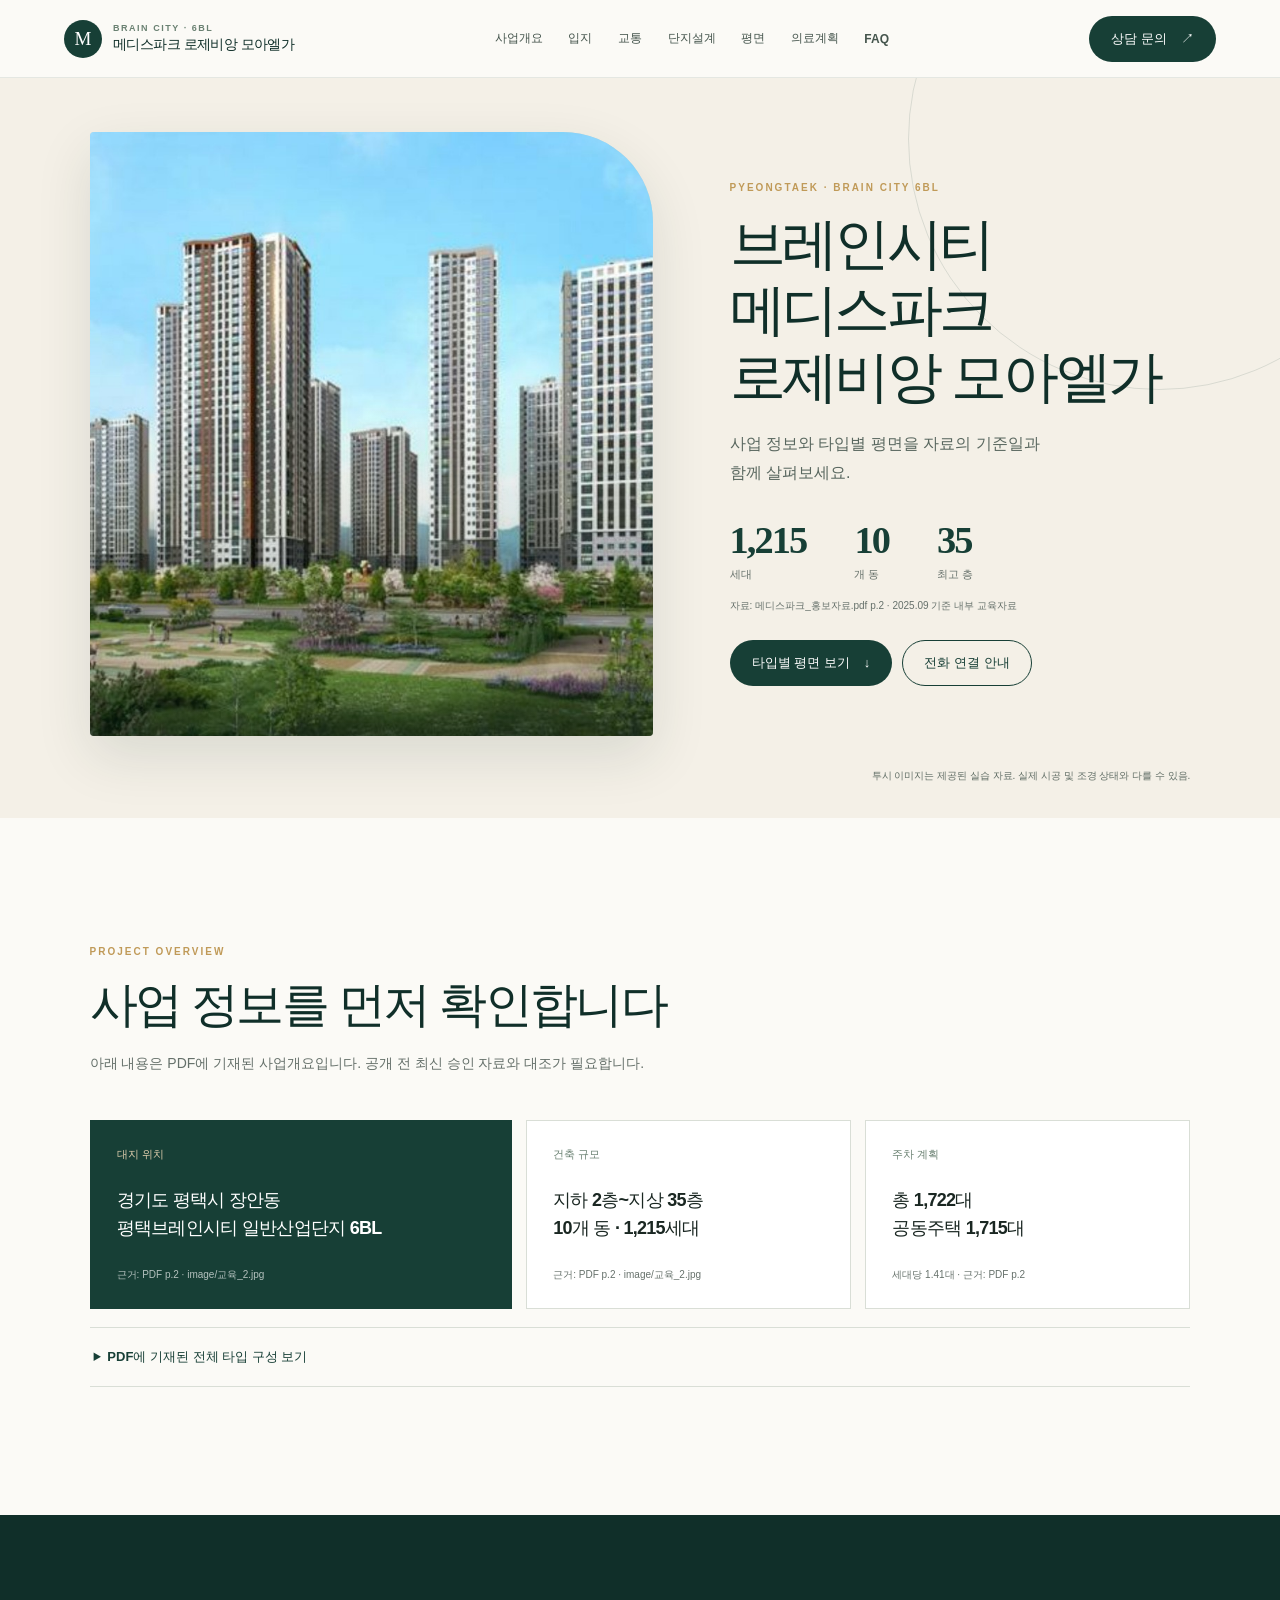
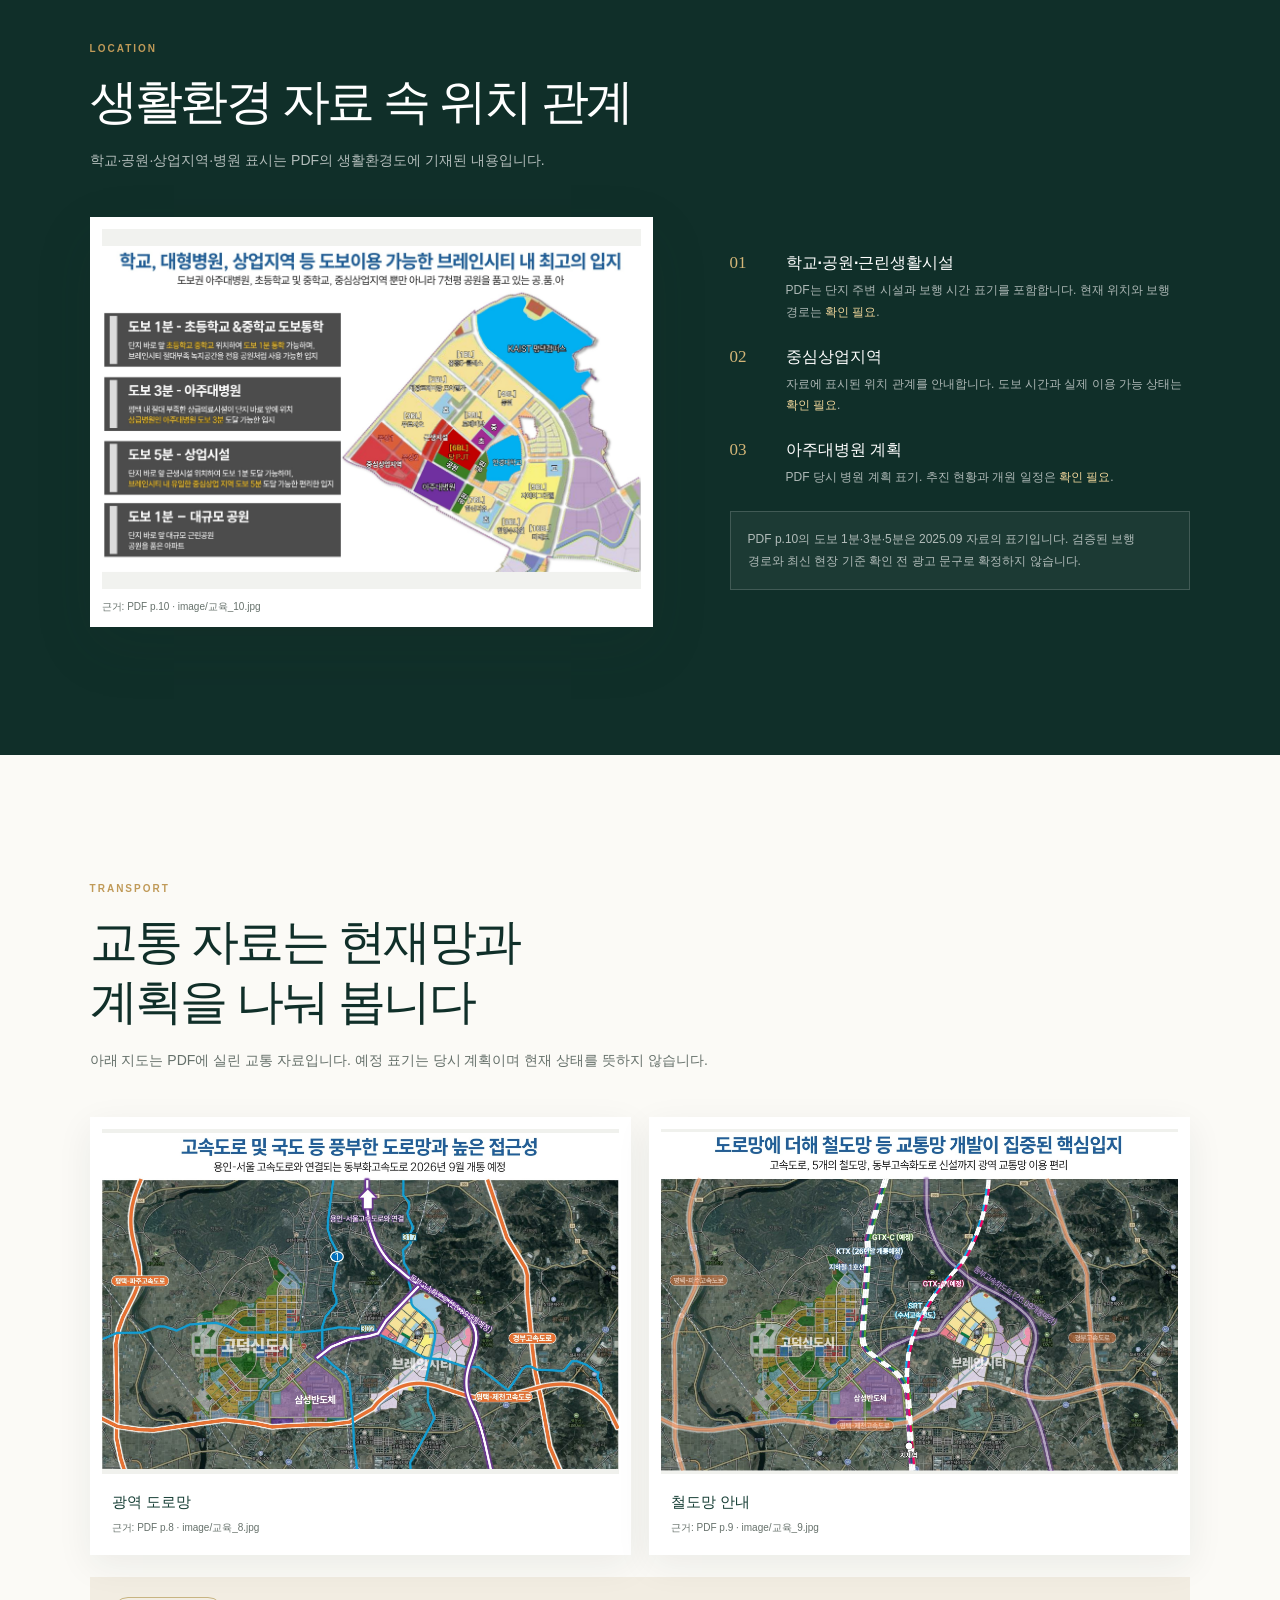
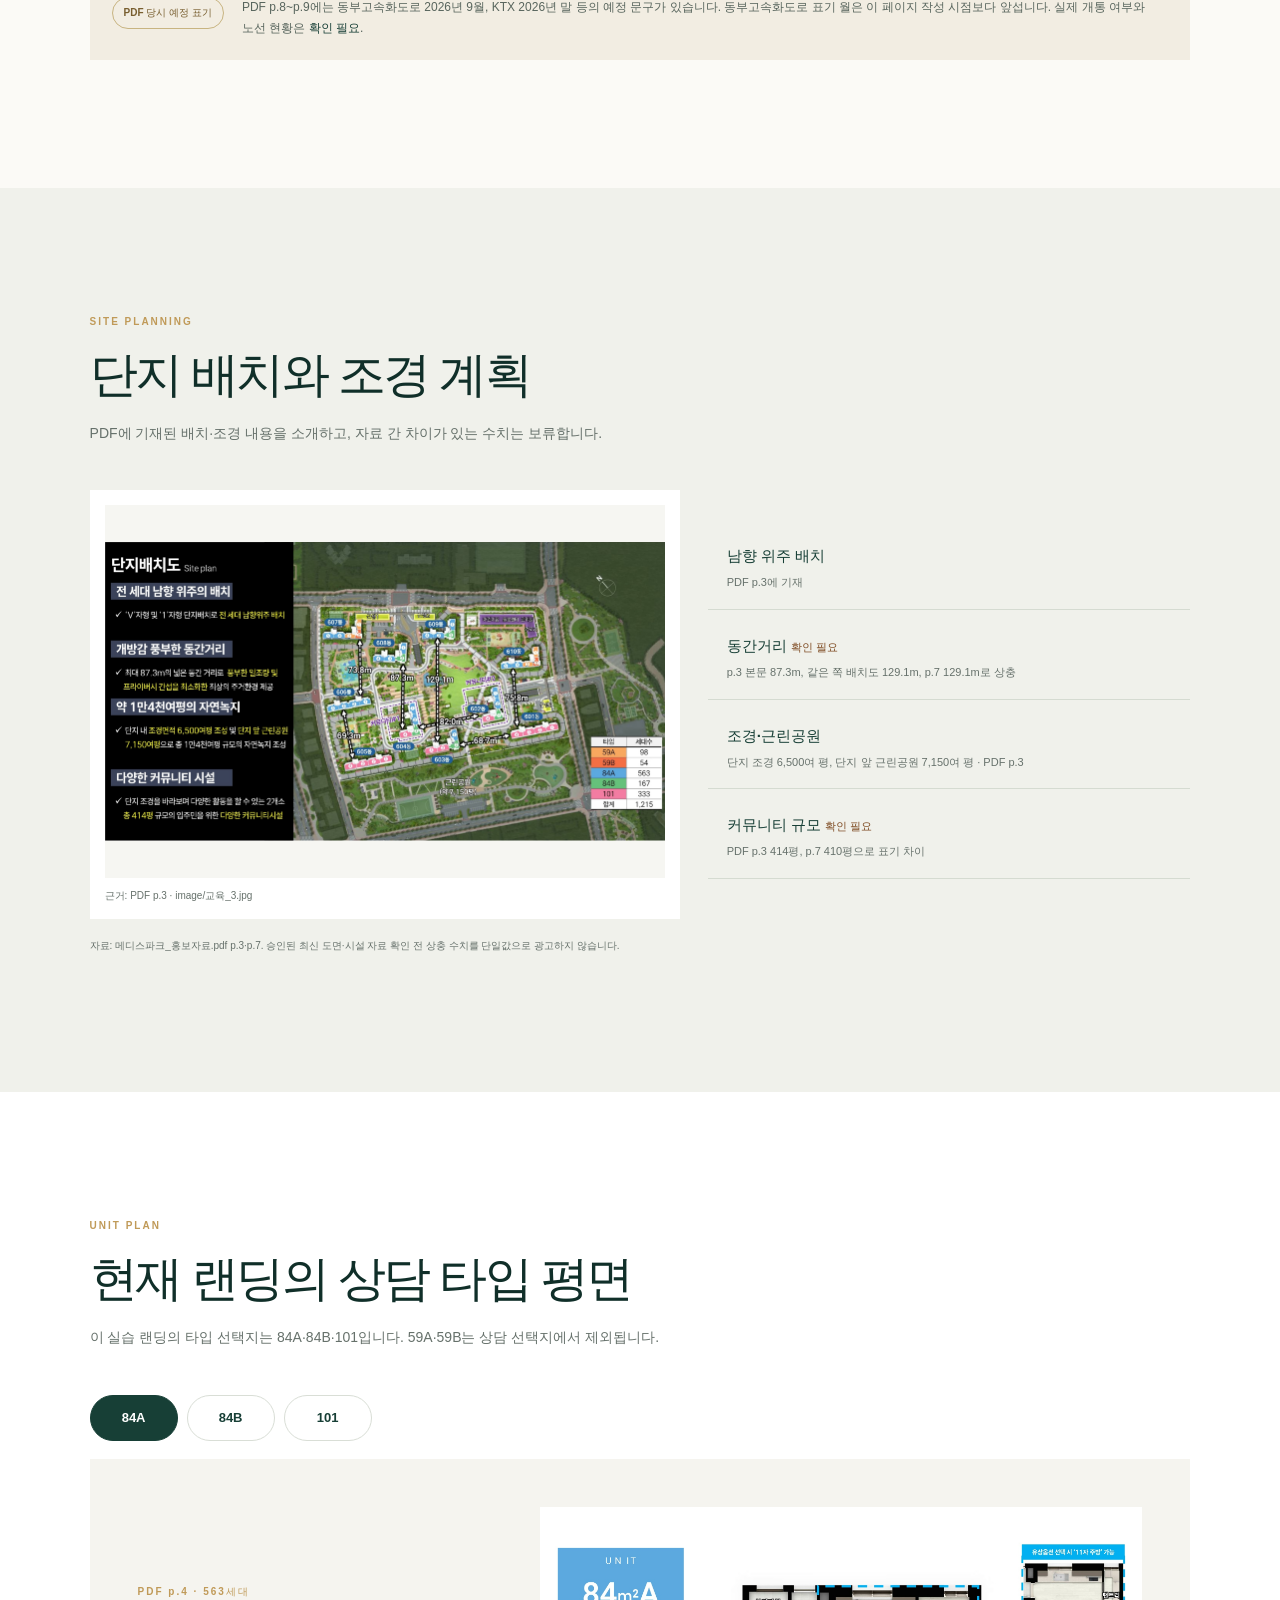
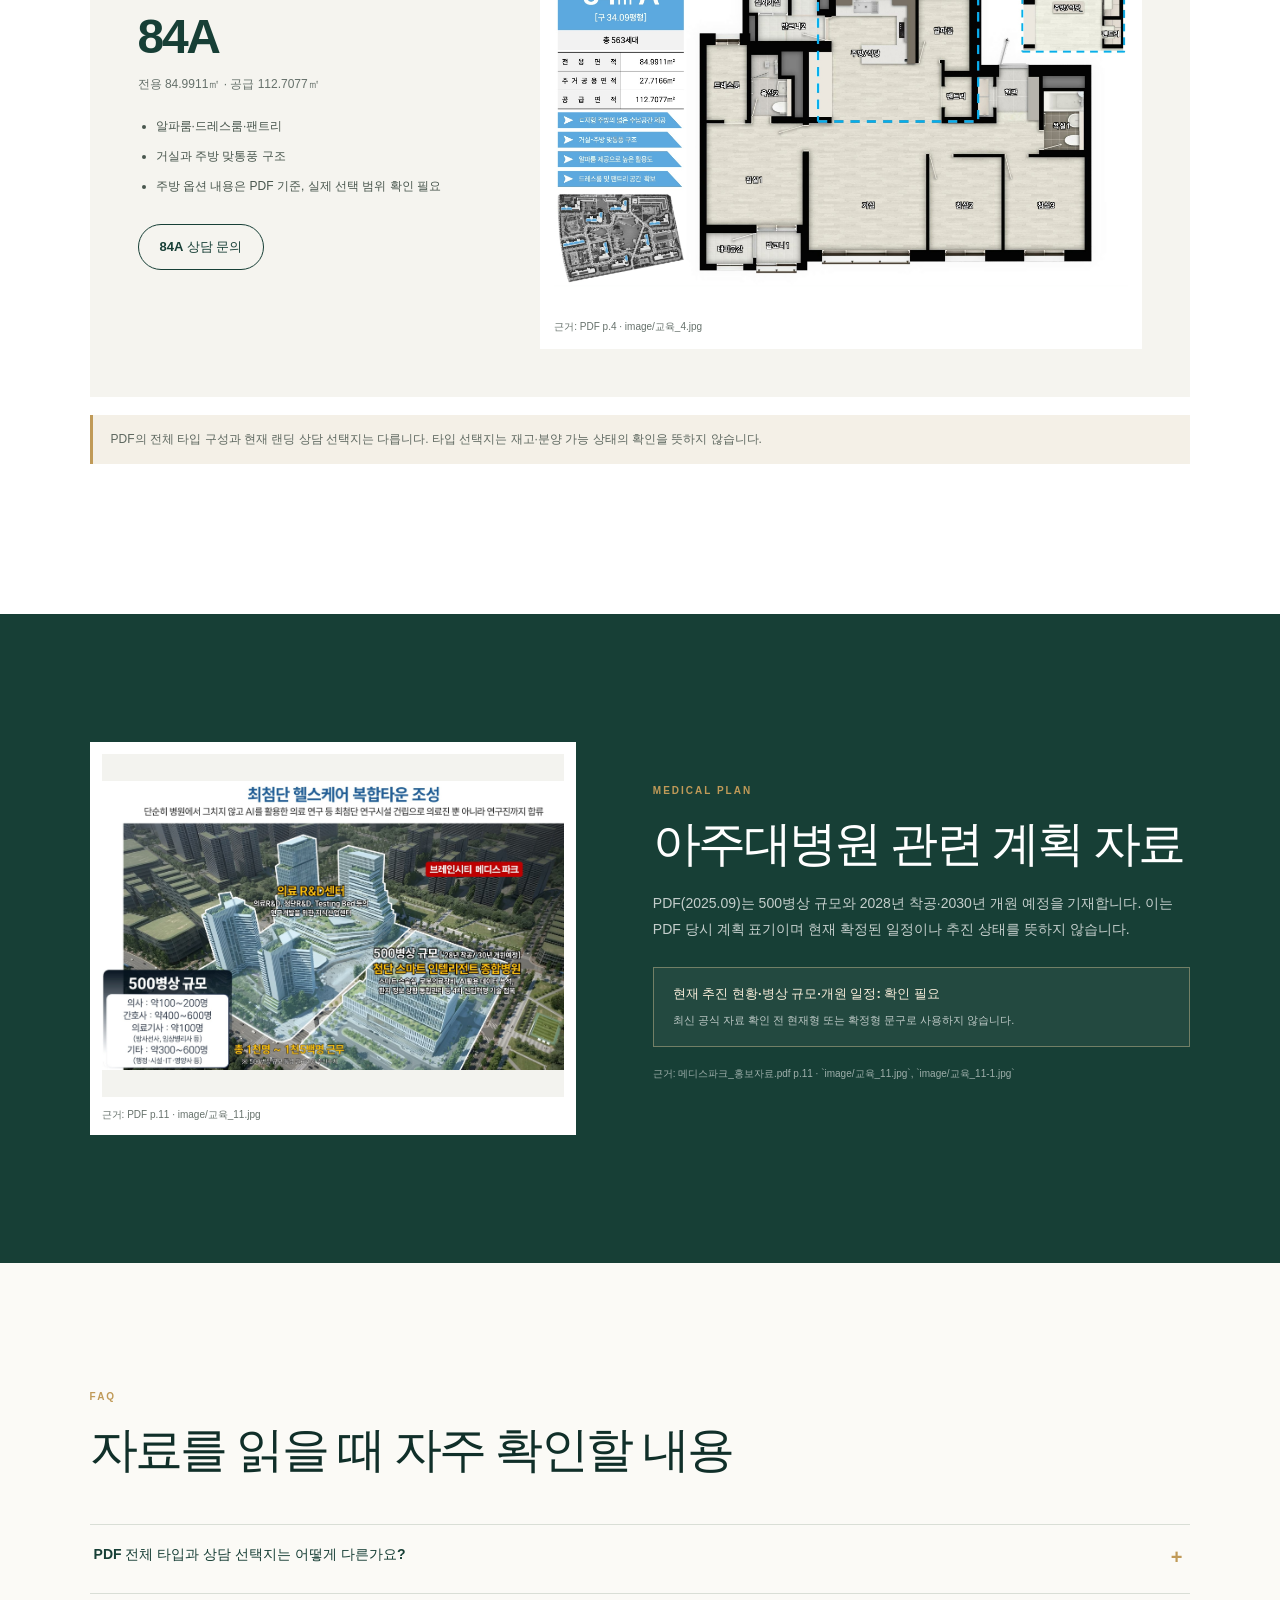
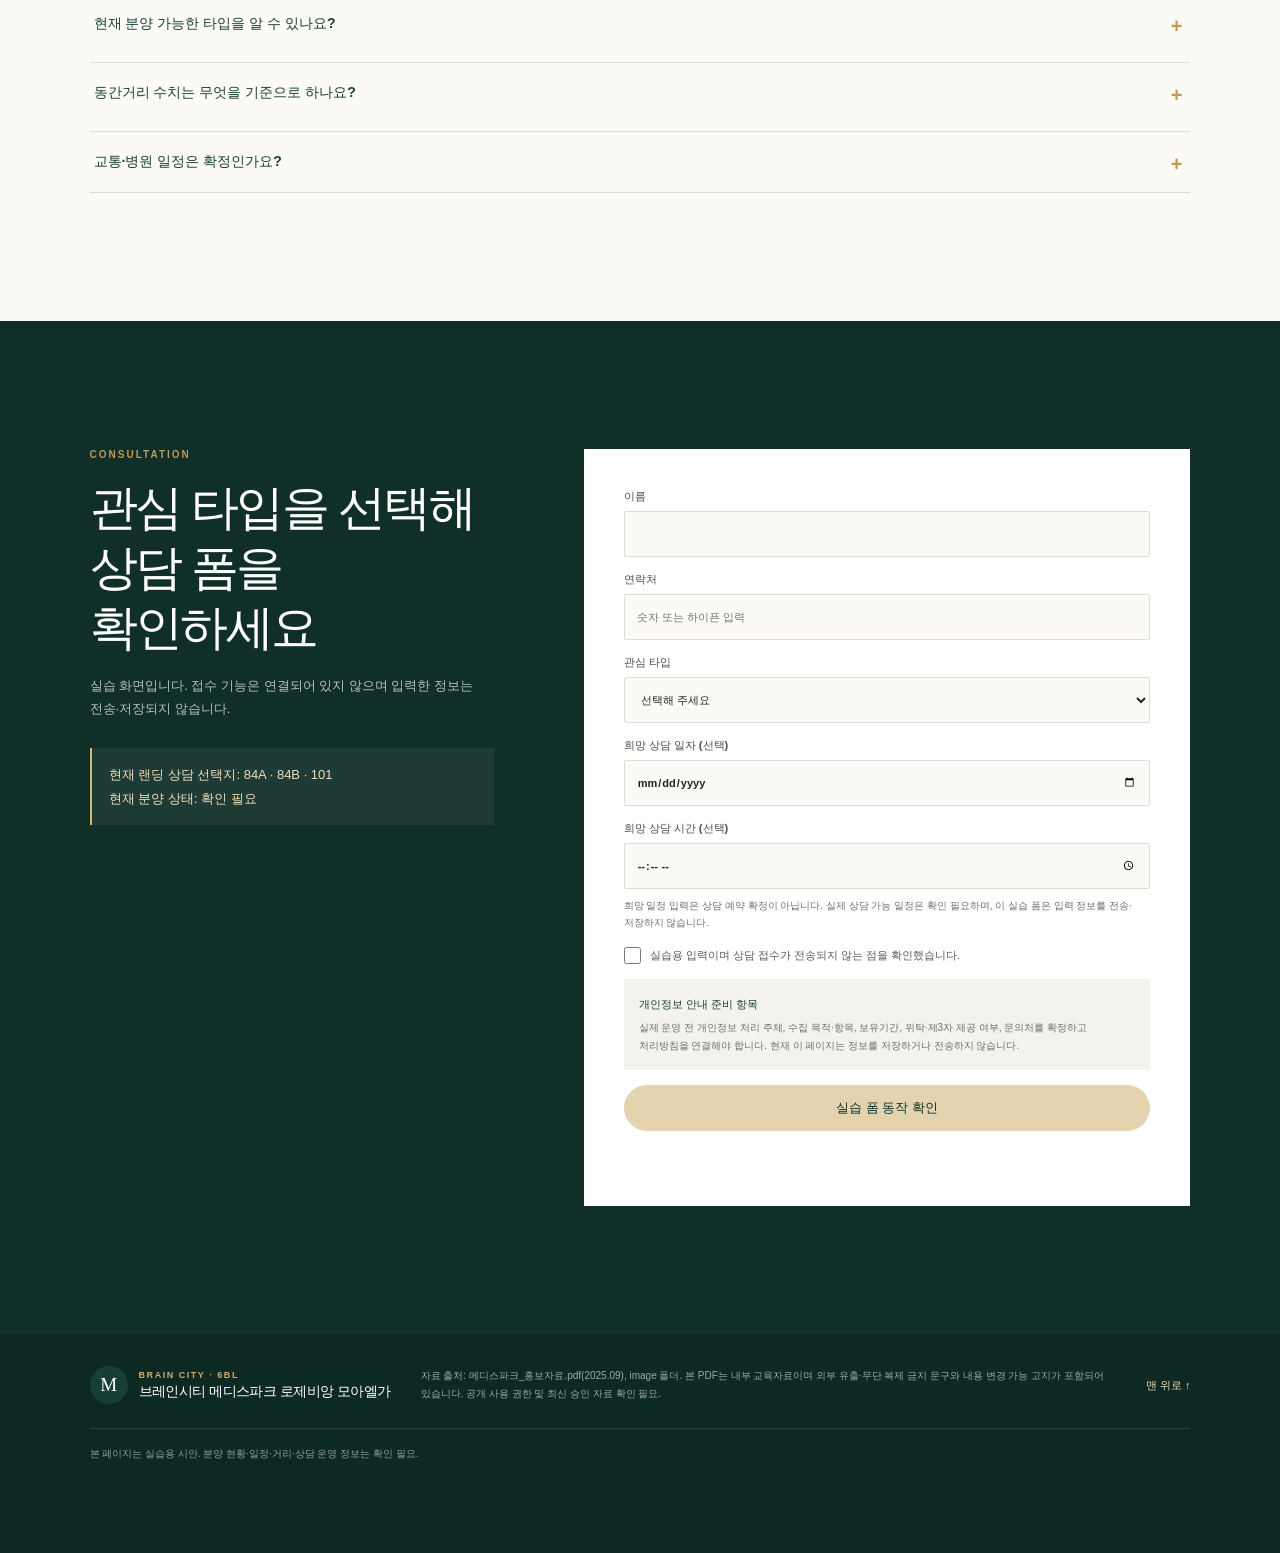
==== commit ef78c823: "Add optional consultation date and time fields" ====
--- a/practice-site-20261005/index.html
+++ b/practice-site-20261005/index.html
@@ -217,6 +217,13 @@
             <option value="101">101</option>
           </select>
         </label>
+        <label>희망 상담 일자 (선택)
+          <input name="preferred-date" type="date" aria-describedby="appointment-note">
+        </label>
+        <label>희망 상담 시간 (선택)
+          <input name="preferred-time" type="time" aria-describedby="appointment-note">
+        </label>
+        <p class="appointment-note" id="appointment-note">희망 일정 입력은 상담 예약 확정이 아닙니다. 실제 상담 가능 일정은 확인 필요하며, 이 실습 폼은 입력 정보를 전송·저장하지 않습니다.</p>
         <label class="check-label"><input type="checkbox" name="demo-confirm" required><span>실습용 입력이며 상담 접수가 전송되지 않는 점을 확인했습니다.</span></label>
         <div class="privacy-draft"><strong>개인정보 안내 준비 항목</strong><p>실제 운영 전 개인정보 처리 주체, 수집 목적·항목, 보유기간, 위탁·제3자 제공 여부, 문의처를 확정하고 처리방침을 연결해야 합니다. 현재 이 페이지는 정보를 저장하거나 전송하지 않습니다.</p></div>
         <button class="button button-light" type="submit">실습 폼 동작 확인</button>
--- a/practice-site-20261005/style.css
+++ b/practice-site-20261005/style.css
@@ -159,6 +159,7 @@
 .consult-form { display: grid; gap: 15px; padding: clamp(20px, 4vw, 40px); color: var(--ink); background: #fff; }
 .consult-form > label:not(.check-label) { display: grid; gap: 7px; color: #435047; font-size: 11px; font-weight: 800; }
 .consult-form input:not([type="checkbox"]), .consult-form select { width: 100%; min-height: 46px; padding: 0 12px; border: 1px solid var(--line); border-radius: 2px; color: var(--ink); background: #fbfaf6; }
+.appointment-note { margin: -7px 0 0; color: var(--muted); font-size: 10px; line-height: 1.7; }
 .check-label { display: flex; align-items: flex-start; gap: 9px; color: #505e55; font-size: 11px; line-height: 1.7; }
 .check-label input { width: 17px; height: 17px; flex: 0 0 auto; margin: 1px 0 0; accent-color: var(--forest); }
 .privacy-draft { padding: 15px; background: #f3f2ec; }
